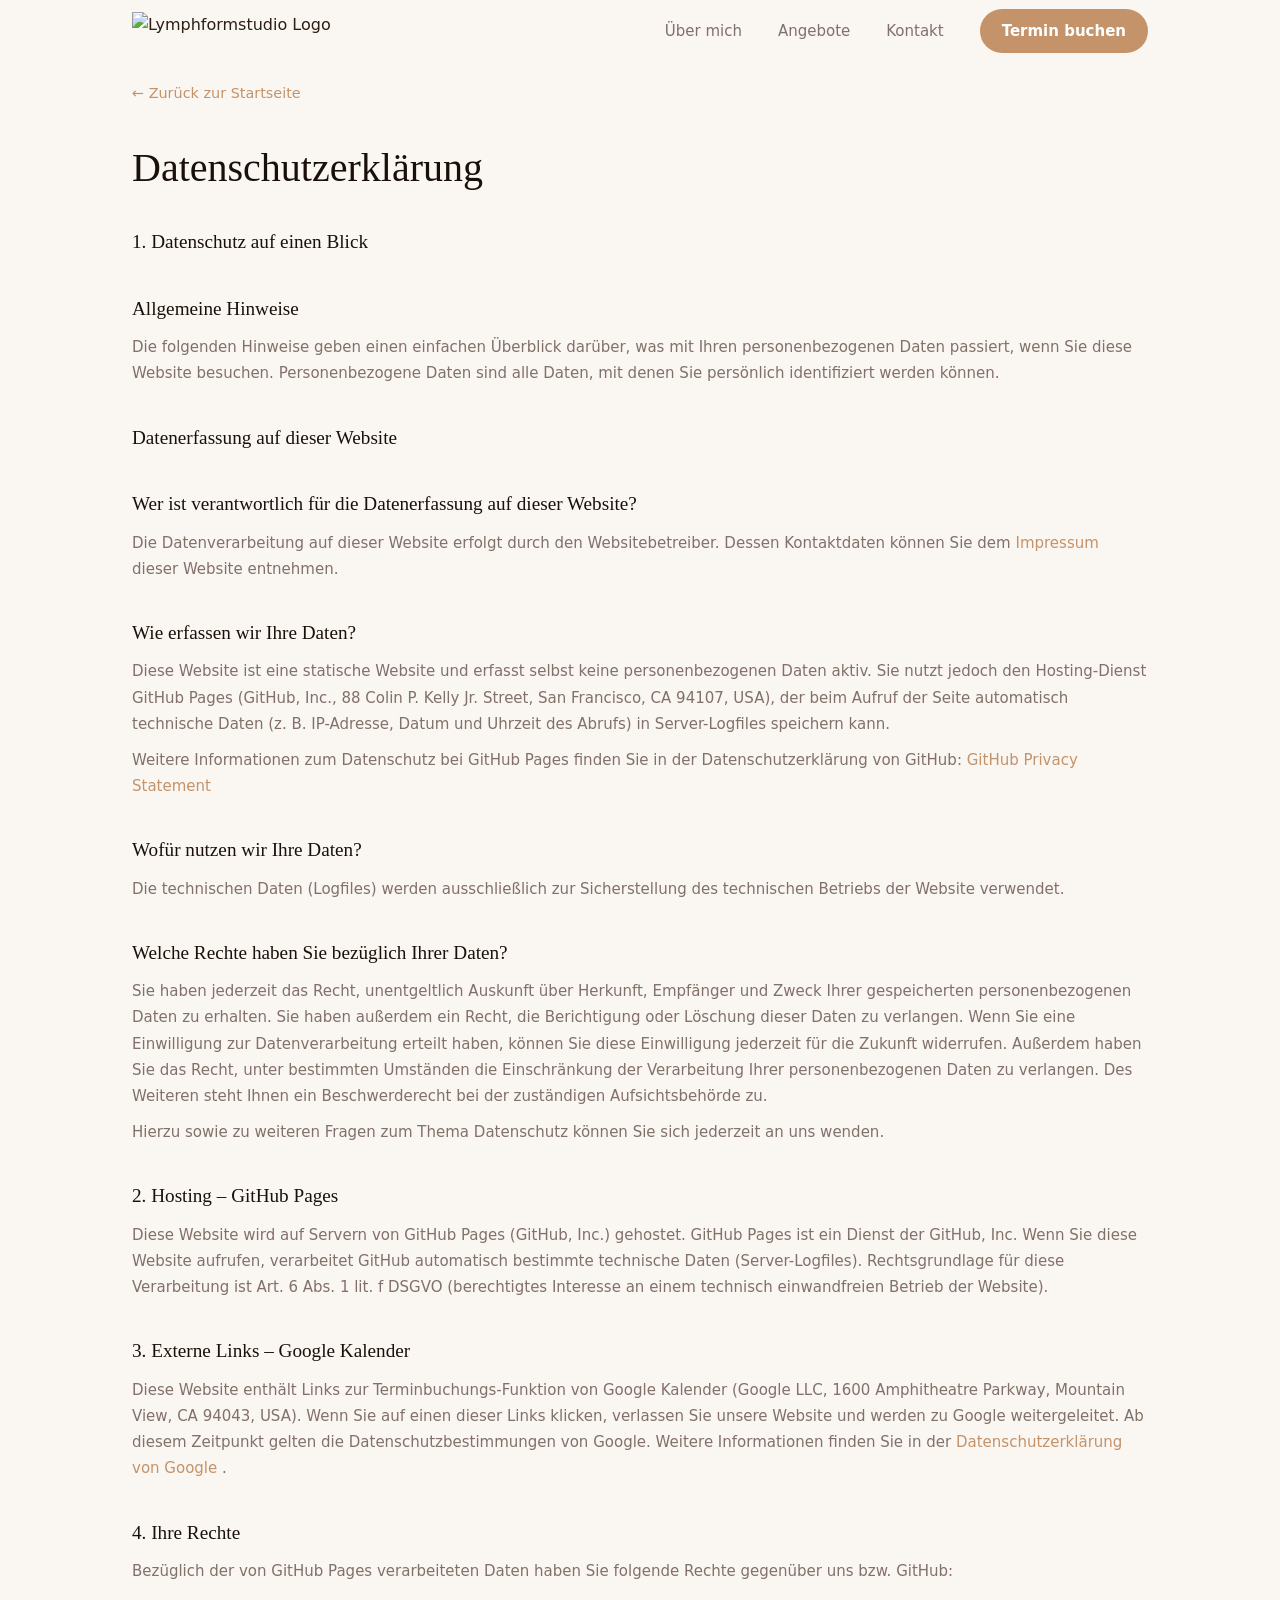
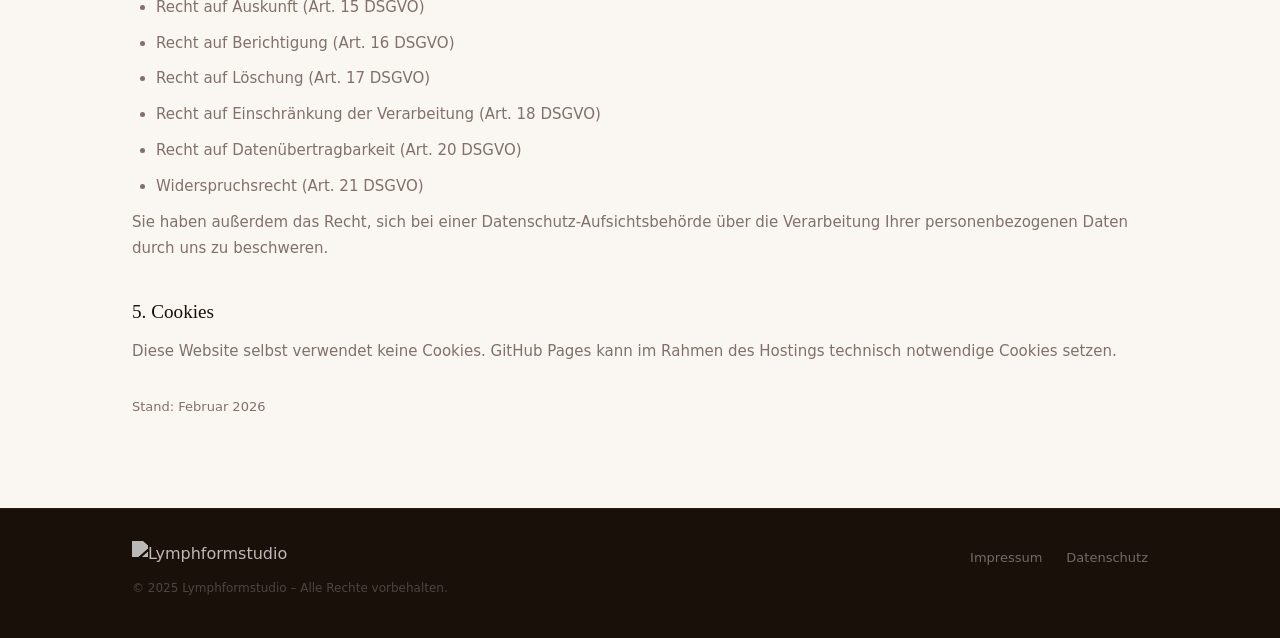
==== datenschutz.html @ d7d0fa0f "initial website draft" ====
<!DOCTYPE html>
<html lang="de">
<head>
  <meta charset="UTF-8" />
  <meta name="viewport" content="width=device-width, initial-scale=1.0" />
  <title>Datenschutzerklärung – Lymphformstudio</title>
  <meta name="robots" content="noindex, nofollow" />
  <link rel="icon" type="image/png"
        href="lymphformstudio_assets/logo_without_background/Amarilis%20-Logo%20Colorido%20(1).png" />
  <link rel="stylesheet" href="assets/css/style.css" />
</head>
<body>

  <header class="nav scrolled" id="nav">
    <div class="nav-inner">
      <a href="index.html" class="nav-logo" aria-label="Zur Startseite">
        <img src="lymphformstudio_assets/logo_without_background/Amarilis%20-Logo%20Colorido%20(1).png"
             alt="Lymphformstudio Logo" />
      </a>
      <nav class="nav-links" aria-label="Hauptnavigation">
        <a href="index.html#about">Über mich</a>
        <a href="index.html#services">Angebote</a>
        <a href="index.html#contact">Kontakt</a>
        <a href="https://calendar.app.google/hehBdwxUABodwPaCA"
           target="_blank" rel="noopener noreferrer" class="nav-cta">Termin buchen</a>
      </nav>
      <button class="burger" id="burger" aria-label="Menü öffnen" aria-expanded="false">
        <span></span><span></span><span></span>
      </button>
    </div>
  </header>

  <main class="legal-wrap">
    <div class="container">

      <a href="index.html" class="back-link">
        ← Zurück zur Startseite
      </a>

      <h1>Datenschutzerklärung</h1>

      <h2>1. Datenschutz auf einen Blick</h2>

      <h2>Allgemeine Hinweise</h2>
      <p>
        Die folgenden Hinweise geben einen einfachen Überblick darüber, was
        mit Ihren personenbezogenen Daten passiert, wenn Sie diese Website
        besuchen. Personenbezogene Daten sind alle Daten, mit denen Sie
        persönlich identifiziert werden können.
      </p>

      <h2>Datenerfassung auf dieser Website</h2>

      <h2>Wer ist verantwortlich für die Datenerfassung auf dieser Website?</h2>
      <p>
        Die Datenverarbeitung auf dieser Website erfolgt durch den
        Websitebetreiber. Dessen Kontaktdaten können Sie dem
        <a href="impressum.html">Impressum</a> dieser Website entnehmen.
      </p>

      <h2>Wie erfassen wir Ihre Daten?</h2>
      <p>
        Diese Website ist eine statische Website und erfasst selbst keine
        personenbezogenen Daten aktiv. Sie nutzt jedoch den Hosting-Dienst
        GitHub Pages (GitHub, Inc., 88 Colin P. Kelly Jr. Street, San Francisco,
        CA 94107, USA), der beim Aufruf der Seite automatisch technische Daten
        (z. B. IP-Adresse, Datum und Uhrzeit des Abrufs) in Server-Logfiles
        speichern kann.
      </p>
      <p>
        Weitere Informationen zum Datenschutz bei GitHub Pages finden Sie in
        der Datenschutzerklärung von GitHub:
        <a href="https://docs.github.com/de/site-policy/privacy-policies/github-privacy-statement"
           target="_blank" rel="noopener noreferrer">
          GitHub Privacy Statement
        </a>
      </p>

      <h2>Wofür nutzen wir Ihre Daten?</h2>
      <p>
        Die technischen Daten (Logfiles) werden ausschließlich zur Sicherstellung
        des technischen Betriebs der Website verwendet.
      </p>

      <h2>Welche Rechte haben Sie bezüglich Ihrer Daten?</h2>
      <p>
        Sie haben jederzeit das Recht, unentgeltlich Auskunft über Herkunft,
        Empfänger und Zweck Ihrer gespeicherten personenbezogenen Daten zu
        erhalten. Sie haben außerdem ein Recht, die Berichtigung oder Löschung
        dieser Daten zu verlangen. Wenn Sie eine Einwilligung zur
        Datenverarbeitung erteilt haben, können Sie diese Einwilligung jederzeit
        für die Zukunft widerrufen. Außerdem haben Sie das Recht, unter bestimmten
        Umständen die Einschränkung der Verarbeitung Ihrer personenbezogenen
        Daten zu verlangen. Des Weiteren steht Ihnen ein Beschwerderecht bei der
        zuständigen Aufsichtsbehörde zu.
      </p>
      <p>
        Hierzu sowie zu weiteren Fragen zum Thema Datenschutz können Sie sich
        jederzeit an uns wenden.
      </p>

      <h2>2. Hosting – GitHub Pages</h2>
      <p>
        Diese Website wird auf Servern von GitHub Pages (GitHub, Inc.) gehostet.
        GitHub Pages ist ein Dienst der GitHub, Inc. Wenn Sie diese Website
        aufrufen, verarbeitet GitHub automatisch bestimmte technische Daten
        (Server-Logfiles). Rechtsgrundlage für diese Verarbeitung ist Art. 6
        Abs. 1 lit. f DSGVO (berechtigtes Interesse an einem technisch
        einwandfreien Betrieb der Website).
      </p>

      <h2>3. Externe Links – Google Kalender</h2>
      <p>
        Diese Website enthält Links zur Terminbuchungs-Funktion von Google
        Kalender (Google LLC, 1600 Amphitheatre Parkway, Mountain View, CA 94043,
        USA). Wenn Sie auf einen dieser Links klicken, verlassen Sie unsere
        Website und werden zu Google weitergeleitet. Ab diesem Zeitpunkt gelten
        die Datenschutzbestimmungen von Google. Weitere Informationen finden Sie
        in der
        <a href="https://policies.google.com/privacy" target="_blank" rel="noopener noreferrer">
          Datenschutzerklärung von Google
        </a>.
      </p>

      <h2>4. Ihre Rechte</h2>
      <p>
        Bezüglich der von GitHub Pages verarbeiteten Daten haben Sie folgende
        Rechte gegenüber uns bzw. GitHub:
      </p>
      <ul>
        <li>Recht auf Auskunft (Art. 15 DSGVO)</li>
        <li>Recht auf Berichtigung (Art. 16 DSGVO)</li>
        <li>Recht auf Löschung (Art. 17 DSGVO)</li>
        <li>Recht auf Einschränkung der Verarbeitung (Art. 18 DSGVO)</li>
        <li>Recht auf Datenübertragbarkeit (Art. 20 DSGVO)</li>
        <li>Widerspruchsrecht (Art. 21 DSGVO)</li>
      </ul>
      <p>
        Sie haben außerdem das Recht, sich bei einer Datenschutz-Aufsichtsbehörde
        über die Verarbeitung Ihrer personenbezogenen Daten durch uns zu beschweren.
      </p>

      <h2>5. Cookies</h2>
      <p>
        Diese Website selbst verwendet keine Cookies. GitHub Pages kann im
        Rahmen des Hostings technisch notwendige Cookies setzen.
      </p>

      <p style="margin-top: 2rem; font-size: .8125rem; color: var(--muted);">
        Stand: Februar 2026
      </p>

    </div>
  </main>

  <footer class="footer">
    <div class="container">
      <div class="footer-inner">
        <div class="footer-logo">
          <img src="lymphformstudio_assets/logo_without_background/Amarilis%20-Logo%20Colorido%20(1).png"
               alt="Lymphformstudio" />
        </div>
        <nav class="footer-nav" aria-label="Rechtliches">
          <a href="impressum.html">Impressum</a>
          <a href="datenschutz.html">Datenschutz</a>
        </nav>
      </div>
      <p class="footer-copy">© 2025 Lymphformstudio – Alle Rechte vorbehalten.</p>
    </div>
  </footer>

  <script src="assets/js/main.js"></script>
</body>
</html>
---- assets/css/style.css ----
/* ============================================================
   LYMPHFORMSTUDIO – Main Stylesheet
   Mobile-first · Space Grotesk (UI) + Moderna Serif (headings)
   ============================================================ */

/* ── FONTS ── */
@font-face {
  font-family: 'Moderna Serif';
  src: url('../../lymphformstudio_assets/fonts/moderna-serif/ModernaSerif-Regular.ttf') format('truetype');
  font-weight: 400;
  font-style: normal;
  font-display: swap;
}
@font-face {
  font-family: 'Moderna Serif';
  src: url('../../lymphformstudio_assets/fonts/moderna-serif/ModernaSerif-Medium.ttf') format('truetype');
  font-weight: 500;
  font-style: normal;
  font-display: swap;
}
@font-face {
  font-family: 'Moderna Serif';
  src: url('../../lymphformstudio_assets/fonts/moderna-serif/ModernaSerif-SemiBold.ttf') format('truetype');
  font-weight: 600;
  font-style: normal;
  font-display: swap;
}
@font-face {
  font-family: 'Space Grotesk';
  src: url('../../lymphformstudio_assets/fonts/space-grotesk/SpaceGrotesk-2.0.0/woff2/static/SpaceGrotesk-Light.woff2') format('woff2');
  font-weight: 300;
  font-style: normal;
  font-display: swap;
}
@font-face {
  font-family: 'Space Grotesk';
  src: url('../../lymphformstudio_assets/fonts/space-grotesk/SpaceGrotesk-2.0.0/woff2/static/SpaceGrotesk-Regular.woff2') format('woff2');
  font-weight: 400;
  font-style: normal;
  font-display: swap;
}
@font-face {
  font-family: 'Space Grotesk';
  src: url('../../lymphformstudio_assets/fonts/space-grotesk/SpaceGrotesk-2.0.0/woff2/static/SpaceGrotesk-Medium.woff2') format('woff2');
  font-weight: 500;
  font-style: normal;
  font-display: swap;
}
@font-face {
  font-family: 'Space Grotesk';
  src: url('../../lymphformstudio_assets/fonts/space-grotesk/SpaceGrotesk-2.0.0/woff2/static/SpaceGrotesk-Bold.woff2') format('woff2');
  font-weight: 700;
  font-style: normal;
  font-display: swap;
}

/* ── CSS VARIABLES ── */
:root {
  /* Palette */
  --bg:            #FAF6F1;
  --bg-alt:        #F2EAE0;
  --white:         #FFFFFF;
  --primary:       #C4936A;
  --primary-dk:    #9E7450;
  --primary-lt:    #DDBF9A;
  --dark:          #1A100A;
  --text:          #2D1E14;
  --muted:         #82706A;
  --border:        #E5D6C4;
  --card-shadow:   0 2px 20px rgba(30,16,10,.07);
  --card-shadow-h: 0 10px 40px rgba(30,16,10,.13);

  /* Type */
  --font-serif: 'Moderna Serif', Georgia, serif;
  --font-sans:  'Space Grotesk', system-ui, sans-serif;

  /* Layout */
  --max-w:   1080px;
  --px:      1.25rem;
  --section: 4.5rem;
  --radius:  1rem;
  --radius-lg: 1.5rem;
  --radius-pill: 999px;

  /* Motion */
  --ease: cubic-bezier(.4,0,.2,1);
  --dur:  .3s;
}

/* ── RESET ── */
*, *::before, *::after { box-sizing: border-box; margin: 0; padding: 0; }
html { scroll-behavior: smooth; -webkit-text-size-adjust: 100%; }
body {
  font-family: var(--font-sans);
  background: var(--bg);
  color: var(--text);
  line-height: 1.6;
  overflow-x: hidden;
}
img { display: block; max-width: 100%; height: auto; }
a   { text-decoration: none; color: inherit; }
button { font-family: var(--font-sans); }

/* ── UTILITY ── */
.container {
  width: 100%;
  max-width: var(--max-w);
  margin: 0 auto;
  padding: 0 var(--px);
}
.section { padding: var(--section) 0; }

.eyebrow {
  display: inline-block;
  font-family: var(--font-sans);
  font-size: .6875rem;
  font-weight: 600;
  letter-spacing: .18em;
  text-transform: uppercase;
  color: var(--primary);
  margin-bottom: .75rem;
}

.section-title {
  font-family: var(--font-serif);
  font-size: clamp(1.75rem, 5vw, 2.6rem);
  font-weight: 500;
  color: var(--dark);
  line-height: 1.15;
  letter-spacing: -.01em;
}

/* ── BUTTONS ── */
.btn {
  display: inline-flex;
  align-items: center;
  justify-content: center;
  gap: .5rem;
  padding: .875rem 1.875rem;
  border-radius: var(--radius-pill);
  font-family: var(--font-sans);
  font-size: .9375rem;
  font-weight: 600;
  letter-spacing: .01em;
  cursor: pointer;
  border: none;
  transition: background var(--dur) var(--ease),
              transform var(--dur) var(--ease),
              box-shadow var(--dur) var(--ease);
  white-space: nowrap;
}
.btn-primary {
  background: var(--primary);
  color: var(--white);
}
.btn-primary:active,
.btn-primary:hover {
  background: var(--primary-dk);
  transform: translateY(-2px);
  box-shadow: 0 8px 24px rgba(196,147,106,.32);
}
.btn-ghost {
  background: transparent;
  color: var(--primary);
  border: 1.5px solid var(--primary);
}
.btn-ghost:active,
.btn-ghost:hover {
  background: var(--primary);
  color: var(--white);
  transform: translateY(-2px);
}
.btn-dark {
  background: var(--white);
  color: var(--dark);
}
.btn-dark:active,
.btn-dark:hover {
  background: var(--primary-lt);
  transform: translateY(-2px);
}
.btn-w100 { width: 100%; }

/* ── NAVIGATION ── */
.nav {
  position: fixed;
  top: 0; left: 0; right: 0;
  z-index: 200;
  background: rgba(250,246,241,.88);
  backdrop-filter: blur(16px);
  -webkit-backdrop-filter: blur(16px);
  border-bottom: 1px solid transparent;
  transition: border-color var(--dur) var(--ease),
              box-shadow var(--dur) var(--ease);
}
.nav.scrolled {
  border-bottom-color: var(--border);
  box-shadow: 0 2px 16px rgba(30,16,10,.06);
}
.nav-inner {
  display: flex;
  align-items: center;
  justify-content: space-between;
  height: 62px;
  padding: 0 var(--px);
  max-width: var(--max-w);
  margin: 0 auto;
}
.nav-logo img {
  height: 38px;
  width: auto;
}
.nav-links {
  display: none;
  align-items: center;
  gap: 2.25rem;
}
.nav-links a {
  font-size: .9375rem;
  font-weight: 500;
  color: var(--muted);
  transition: color var(--dur) var(--ease);
}
.nav-links a:hover { color: var(--primary); }
.nav-links .nav-cta {
  padding: .6rem 1.375rem;
  background: var(--primary);
  color: var(--white) !important;
  border-radius: var(--radius-pill);
  font-weight: 600;
  transition: background var(--dur) var(--ease), transform var(--dur) var(--ease);
}
.nav-links .nav-cta:hover { background: var(--primary-dk); transform: translateY(-1px); }

.burger {
  display: flex;
  flex-direction: column;
  gap: 5px;
  background: none;
  border: none;
  cursor: pointer;
  padding: 6px;
  border-radius: 6px;
}
.burger span {
  display: block;
  width: 22px;
  height: 2px;
  background: var(--text);
  border-radius: 2px;
  transition: transform var(--dur) var(--ease), opacity var(--dur) var(--ease);
}

/* Mobile drawer */
.nav.open .nav-links {
  display: flex;
  flex-direction: column;
  align-items: flex-start;
  position: absolute;
  top: 62px; left: 0; right: 0;
  background: var(--bg);
  padding: 1.5rem var(--px) 2rem;
  gap: 1.25rem;
  border-bottom: 1px solid var(--border);
  box-shadow: 0 8px 32px rgba(30,16,10,.08);
}
.nav.open .nav-links .nav-cta { align-self: stretch; justify-content: center; }
.nav.open .burger span:nth-child(1) { transform: translateY(7px) rotate(45deg); }
.nav.open .burger span:nth-child(2) { opacity: 0; }
.nav.open .burger span:nth-child(3) { transform: translateY(-7px) rotate(-45deg); }

/* ── HERO ── */
.hero {
  padding-top: 62px;
  min-height: 100svh;
  display: grid;
  grid-template-rows: 1fr auto;
  position: relative;
  overflow: hidden;
}
.hero-body {
  display: flex;
  flex-direction: column;
  align-items: center;
  justify-content: center;
  text-align: center;
  padding: 2.5rem var(--px) 2rem;
  gap: 1.125rem;
}
.hero-logo img {
  height: 96px;
  width: auto;
  margin: 0 auto;
}
.hero-sub {
  font-family: var(--font-sans);
  font-size: clamp(.9375rem, 3vw, 1.125rem);
  font-weight: 400;
  color: var(--muted);
  max-width: 360px;
  line-height: 1.55;
}
.hero-cta-row {
  display: flex;
  flex-direction: column;
  gap: .75rem;
  width: 100%;
  max-width: 300px;
}
.hero-image {
  position: relative;
  height: clamp(240px, 50vw, 520px);
  overflow: hidden;
}
.hero-image::before {
  content: '';
  position: absolute;
  inset: 0 0 auto 0;
  height: 80px;
  background: linear-gradient(to bottom, var(--bg), transparent);
  z-index: 1;
  pointer-events: none;
}
.hero-image img {
  width: 100%;
  height: 100%;
  object-fit: cover;
  object-position: center 20%;
}

/* ── RIBBON / USP BAR ── */
.ribbon {
  background: var(--primary);
  padding: .875rem var(--px);
  overflow: hidden;
}
.ribbon-track {
  display: flex;
  gap: 3rem;
  animation: marquee 22s linear infinite;
  width: max-content;
}
.ribbon-track span {
  font-family: var(--font-sans);
  font-size: .8125rem;
  font-weight: 600;
  letter-spacing: .1em;
  text-transform: uppercase;
  color: var(--white);
  white-space: nowrap;
}
.ribbon-track span::before {
  content: '✦';
  margin-right: .75rem;
  opacity: .6;
}
@keyframes marquee {
  from { transform: translateX(0); }
  to   { transform: translateX(-50%); }
}

/* ── ABOUT ── */
.about { background: var(--white); }
.about-grid {
  display: flex;
  flex-direction: column;
  gap: 2.25rem;
}
.about-img-wrap {
  border-radius: var(--radius-lg);
  overflow: hidden;
  aspect-ratio: 4/5;
}
.about-img-wrap img {
  width: 100%;
  height: 100%;
  object-fit: cover;
  object-position: center top;
  transition: transform .6s var(--ease);
}
.about-img-wrap:hover img { transform: scale(1.03); }
.about-text {
  display: flex;
  flex-direction: column;
  gap: .9rem;
}
.about-text .section-title { margin-bottom: .25rem; }
.about-text p {
  color: var(--muted);
  line-height: 1.75;
  font-size: .9375rem;
}
.about-badges {
  display: flex;
  flex-wrap: wrap;
  gap: .5rem;
  margin-top: .25rem;
}
.badge {
  display: inline-flex;
  align-items: center;
  gap: .4rem;
  background: var(--bg-alt);
  border: 1px solid var(--border);
  border-radius: var(--radius-pill);
  padding: .35rem .875rem;
  font-size: .8125rem;
  font-weight: 500;
  color: var(--text);
}

/* ── SERVICES ── */
.services { background: var(--bg); }
.services-header {
  text-align: center;
  margin-bottom: 2.5rem;
}
.services-grid {
  display: flex;
  flex-direction: column;
  gap: 1.25rem;
}
.card {
  background: var(--white);
  border-radius: var(--radius-lg);
  padding: 1.875rem 1.625rem;
  border: 1px solid var(--border);
  box-shadow: var(--card-shadow);
  display: flex;
  flex-direction: column;
  gap: .875rem;
  transition: transform var(--dur) var(--ease),
              box-shadow var(--dur) var(--ease);
}
.card:hover {
  transform: translateY(-4px);
  box-shadow: var(--card-shadow-h);
}
.card-icon {
  width: 58px;
  height: 58px;
  background: var(--bg-alt);
  border-radius: var(--radius);
  display: flex;
  align-items: center;
  justify-content: center;
  padding: 10px;
  flex-shrink: 0;
}
.card-icon img {
  width: 100%;
  height: 100%;
  object-fit: contain;
}
.card h3 {
  font-family: var(--font-serif);
  font-size: 1.25rem;
  font-weight: 500;
  color: var(--dark);
  line-height: 1.2;
}
.card p {
  font-size: .9125rem;
  color: var(--muted);
  line-height: 1.7;
  flex: 1;
}
.card-meta {
  display: flex;
  align-items: center;
  justify-content: space-between;
  padding: .875rem 0;
  border-top: 1px solid var(--border);
  border-bottom: 1px solid var(--border);
}
.card-duration {
  font-size: .8125rem;
  font-weight: 500;
  color: var(--muted);
  display: flex;
  align-items: center;
  gap: .375rem;
}
.card-duration svg { flex-shrink: 0; }
.card-price {
  font-family: var(--font-serif);
  font-size: 1.625rem;
  font-weight: 500;
  color: var(--primary);
  letter-spacing: -.01em;
}

/* ── BOOKING CTA SECTION ── */
.cta-section {
  background: var(--dark);
  position: relative;
  overflow: hidden;
}
.cta-section::before {
  content: '';
  position: absolute;
  top: -120px; right: -80px;
  width: 400px; height: 400px;
  background: radial-gradient(circle, rgba(196,147,106,.18) 0%, transparent 70%);
  pointer-events: none;
}
.cta-inner {
  display: flex;
  flex-direction: column;
  align-items: center;
  text-align: center;
  gap: 1.125rem;
  position: relative;
}
.cta-inner .eyebrow { color: var(--primary-lt); }
.cta-inner .section-title { color: var(--white); }
.cta-inner p {
  color: rgba(255,255,255,.55);
  max-width: 400px;
  font-size: 1rem;
  line-height: 1.65;
}
.cta-inner .btn-primary {
  font-size: 1rem;
  padding: 1rem 2.25rem;
  margin-top: .5rem;
}
.social-row {
  display: flex;
  align-items: center;
  gap: .75rem;
  color: rgba(255,255,255,.4);
  font-size: .875rem;
  font-weight: 500;
  margin-top: .75rem;
  transition: color var(--dur) var(--ease);
}
.social-row:hover { color: var(--primary-lt); }
.social-row svg { flex-shrink: 0; }

/* ── FOOTER ── */
.footer {
  background: var(--dark);
  border-top: 1px solid rgba(255,255,255,.06);
  padding: 2rem 0 2.5rem;
}
.footer-inner {
  display: flex;
  flex-direction: column;
  align-items: center;
  gap: 1.25rem;
  text-align: center;
}
.footer-logo img {
  height: 34px;
  width: auto;
  filter: brightness(0) invert(1);
  opacity: .7;
}
.footer-nav {
  display: flex;
  gap: 1.5rem;
}
.footer-nav a {
  font-size: .8125rem;
  color: rgba(255,255,255,.38);
  transition: color var(--dur) var(--ease);
}
.footer-nav a:hover { color: rgba(255,255,255,.75); }
.footer-copy {
  font-size: .75rem;
  color: rgba(255,255,255,.22);
  margin-top: .25rem;
}

/* ── SCROLL REVEAL ── */
.reveal {
  opacity: 0;
  transform: translateY(28px);
  transition: opacity .65s var(--ease), transform .65s var(--ease);
}
.reveal.delay-1 { transition-delay: .1s; }
.reveal.delay-2 { transition-delay: .2s; }
.reveal.delay-3 { transition-delay: .3s; }
.reveal.visible {
  opacity: 1;
  transform: translateY(0);
}

/* ── LEGAL PAGES ── */
.legal-wrap {
  padding-top: 80px;
  padding-bottom: 5rem;
  min-height: 100vh;
}
.legal-wrap .back-link {
  display: inline-flex;
  align-items: center;
  gap: .5rem;
  font-size: .9rem;
  font-weight: 500;
  color: var(--primary);
  margin-bottom: 2.5rem;
  transition: gap var(--dur) var(--ease);
}
.legal-wrap .back-link:hover { gap: .75rem; }
.legal-wrap h1 {
  font-family: var(--font-serif);
  font-size: clamp(1.75rem, 5vw, 2.5rem);
  font-weight: 500;
  color: var(--dark);
  margin-bottom: 2rem;
  line-height: 1.15;
}
.legal-wrap h2 {
  font-family: var(--font-serif);
  font-size: 1.2rem;
  font-weight: 500;
  color: var(--dark);
  margin: 2.25rem 0 .6rem;
}
.legal-wrap p,
.legal-wrap li {
  color: var(--muted);
  line-height: 1.75;
  font-size: .9375rem;
  margin-bottom: .6rem;
}
.legal-wrap ul { padding-left: 1.5rem; }
.legal-wrap a { color: var(--primary); }
.legal-wrap a:hover { text-decoration: underline; }

/* ── DESKTOP ── */
@media (min-width: 768px) {
  :root {
    --px: 2rem;
    --section: 6rem;
  }

  .nav-links { display: flex; }
  .burger    { display: none; }

  /* Hero: side-by-side */
  .hero {
    display: grid;
    grid-template-rows: none;
    grid-template-columns: 1fr 1fr;
    align-items: stretch;
  }
  .hero-body {
    align-items: flex-start;
    text-align: left;
    padding: 5rem 3.5rem 4rem;
    grid-column: 1;
    grid-row: 1;
  }
  .hero-logo img { margin: 0; height: 108px; }
  .hero-sub      { text-align: left; max-width: none; }
  .hero-cta-row  {
    flex-direction: row;
    max-width: none;
    width: auto;
  }
  .hero-image {
    grid-column: 2;
    grid-row: 1;
    height: 100%;
    min-height: 540px;
    max-height: none;
  }
  .hero-image::before {
    inset: 0 auto 0 0;
    height: 100%;
    width: 80px;
    background: linear-gradient(to right, var(--bg), transparent);
  }

  /* About: side-by-side */
  .about-grid {
    flex-direction: row;
    align-items: center;
    gap: 4.5rem;
  }
  .about-img-wrap { flex: 0 0 44%; aspect-ratio: 3/4; }

  /* Services: 3 columns */
  .services-grid {
    display: grid;
    grid-template-columns: repeat(3, 1fr);
    gap: 1.375rem;
  }

  /* Footer */
  .footer-inner {
    flex-direction: row;
    justify-content: space-between;
    text-align: left;
  }
}

@media (min-width: 1024px) {
  .hero-body { padding: 6rem 4.5rem 4rem; }
  .hero-logo img { height: 120px; }
}
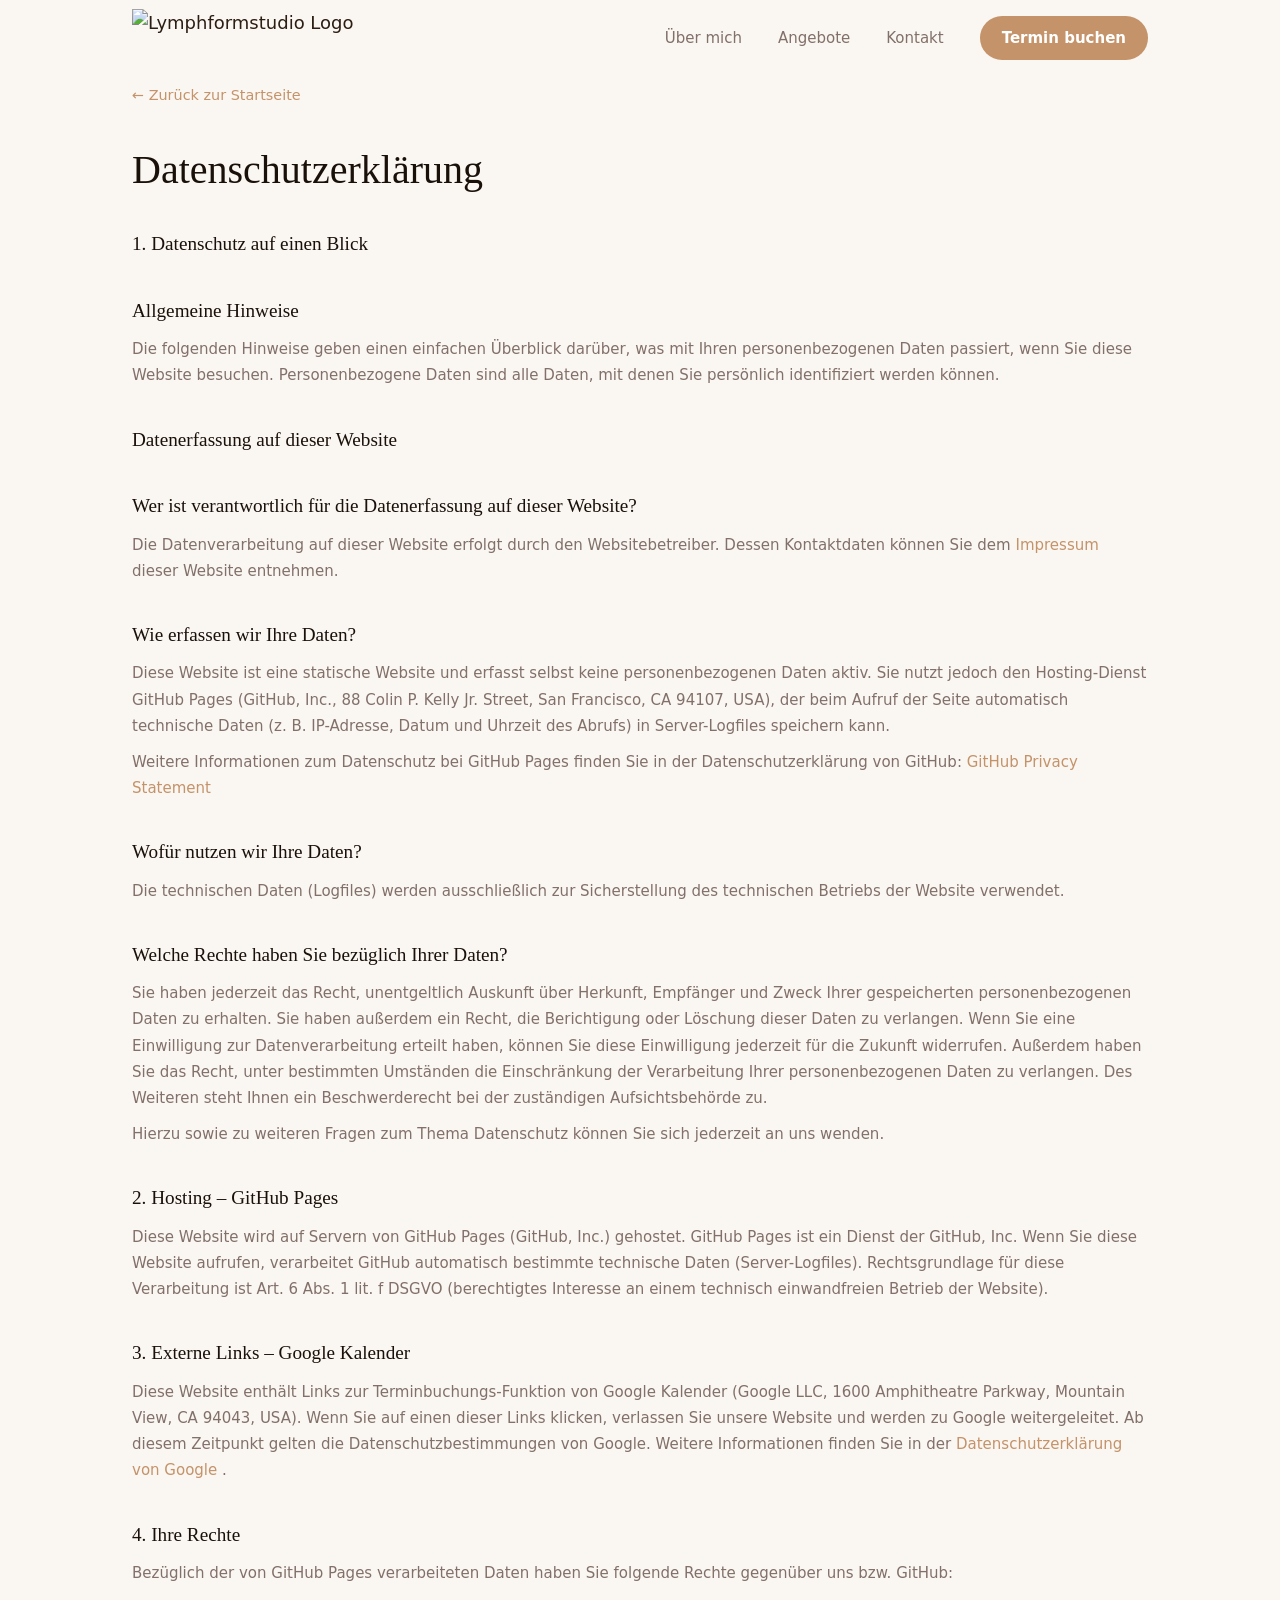
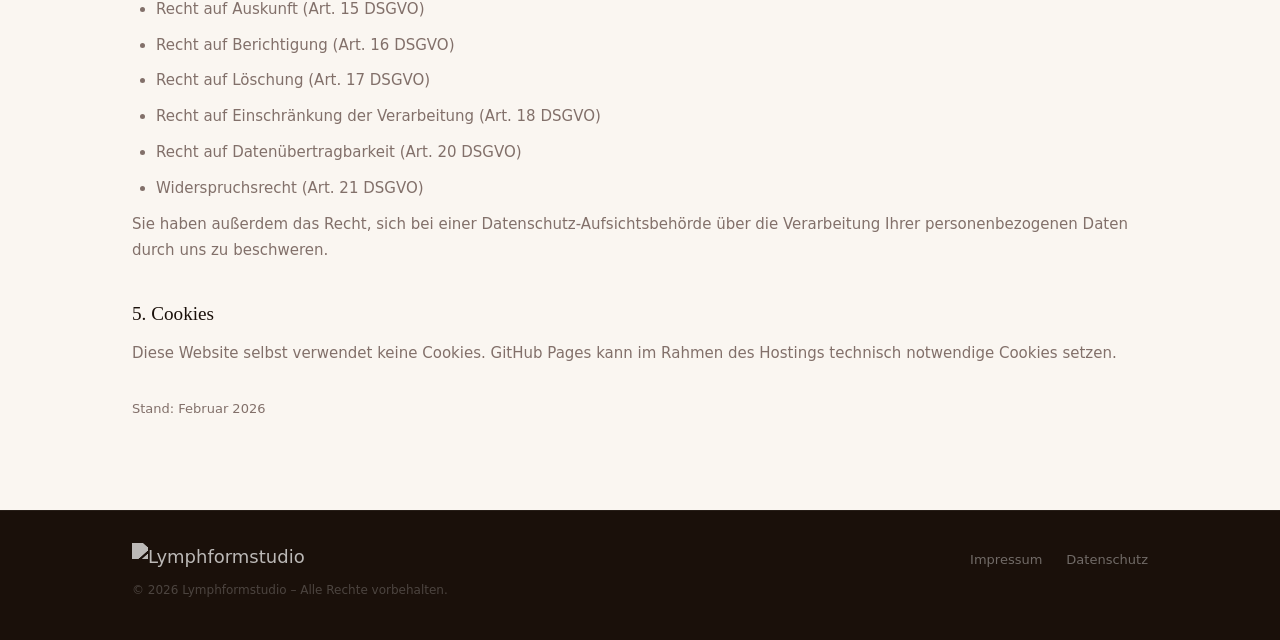
==== commit 2d8166ea: "remove unwanted buttons ..." ====
--- a/datenschutz.html
+++ b/datenschutz.html
@@ -165,7 +165,7 @@
           <a href="datenschutz.html">Datenschutz</a>
         </nav>
       </div>
-      <p class="footer-copy">© 2025 Lymphformstudio – Alle Rechte vorbehalten.</p>
+      <p class="footer-copy">© 2026 Lymphformstudio – Alle Rechte vorbehalten.</p>
     </div>
   </footer>
 
--- a/assets/css/style.css
+++ b/assets/css/style.css
@@ -92,6 +92,7 @@
 html { scroll-behavior: smooth; -webkit-text-size-adjust: 100%; }
 body {
   font-family: var(--font-sans);
+  font-size: 1.125rem;
   background: var(--bg);
   color: var(--text);
   line-height: 1.6;
@@ -201,13 +202,13 @@
   display: flex;
   align-items: center;
   justify-content: space-between;
-  height: 62px;
+  height: 76px;
   padding: 0 var(--px);
   max-width: var(--max-w);
   margin: 0 auto;
 }
 .nav-logo img {
-  height: 38px;
+  height: 58px;
   width: auto;
 }
 .nav-links {
@@ -257,7 +258,7 @@
   flex-direction: column;
   align-items: flex-start;
   position: absolute;
-  top: 62px; left: 0; right: 0;
+  top: 76px; left: 0; right: 0;
   background: var(--bg);
   padding: 1.5rem var(--px) 2rem;
   gap: 1.25rem;
@@ -271,8 +272,8 @@
 
 /* ── HERO ── */
 .hero {
-  padding-top: 62px;
-  min-height: 100svh;
+  padding-top: 76px;
+  min-height: 0svh;
   display: grid;
   grid-template-rows: 1fr auto;
   position: relative;
@@ -288,16 +289,16 @@
   gap: 1.125rem;
 }
 .hero-logo img {
-  height: 96px;
+  height: 160px;
   width: auto;
   margin: 0 auto;
 }
 .hero-sub {
-  font-family: var(--font-sans);
-  font-size: clamp(.9375rem, 3vw, 1.125rem);
-  font-weight: 400;
-  color: var(--muted);
-  max-width: 360px;
+  font-family: var(--font-serif);
+  font-size: clamp(1.375rem, 5vw, 2.125rem);
+  font-weight: 500;
+  color: var(--text);
+  max-width: 520px;
   line-height: 1.55;
 }
 .hero-cta-row {
@@ -331,7 +332,7 @@
 /* ── RIBBON / USP BAR ── */
 .ribbon {
   background: var(--primary);
-  padding: .875rem var(--px);
+  padding: .45rem var(--px);
   overflow: hidden;
 }
 .ribbon-track {
@@ -525,18 +526,30 @@
   padding: 1rem 2.25rem;
   margin-top: .5rem;
 }
-.social-row {
-  display: flex;
-  align-items: center;
-  gap: .75rem;
-  color: rgba(255,255,255,.4);
-  font-size: .875rem;
-  font-weight: 500;
+.contact-icons {
+  display: flex;
+  align-items: center;
+  gap: 1rem;
   margin-top: .75rem;
-  transition: color var(--dur) var(--ease);
-}
-.social-row:hover { color: var(--primary-lt); }
-.social-row svg { flex-shrink: 0; }
+}
+.contact-icon {
+  display: flex;
+  align-items: center;
+  justify-content: center;
+  width: 52px;
+  height: 52px;
+  border-radius: 50%;
+  border: 1.5px solid rgba(255,255,255,.2);
+  color: rgba(255,255,255,.6);
+  transition: border-color var(--dur) var(--ease),
+              color var(--dur) var(--ease),
+              background var(--dur) var(--ease);
+}
+.contact-icon:hover {
+  border-color: var(--primary-lt);
+  color: var(--primary-lt);
+  background: rgba(196,147,106,.14);
+}
 
 /* ── FOOTER ── */
 .footer {
@@ -654,7 +667,7 @@
     grid-column: 1;
     grid-row: 1;
   }
-  .hero-logo img { margin: 0; height: 108px; }
+  .hero-logo img { margin: 0; height: 200px; }
   .hero-sub      { text-align: left; max-width: none; }
   .hero-cta-row  {
     flex-direction: row;
@@ -700,5 +713,5 @@
 
 @media (min-width: 1024px) {
   .hero-body { padding: 6rem 4.5rem 4rem; }
-  .hero-logo img { height: 120px; }
-}
+  .hero-logo img { height: 220px; }
+}
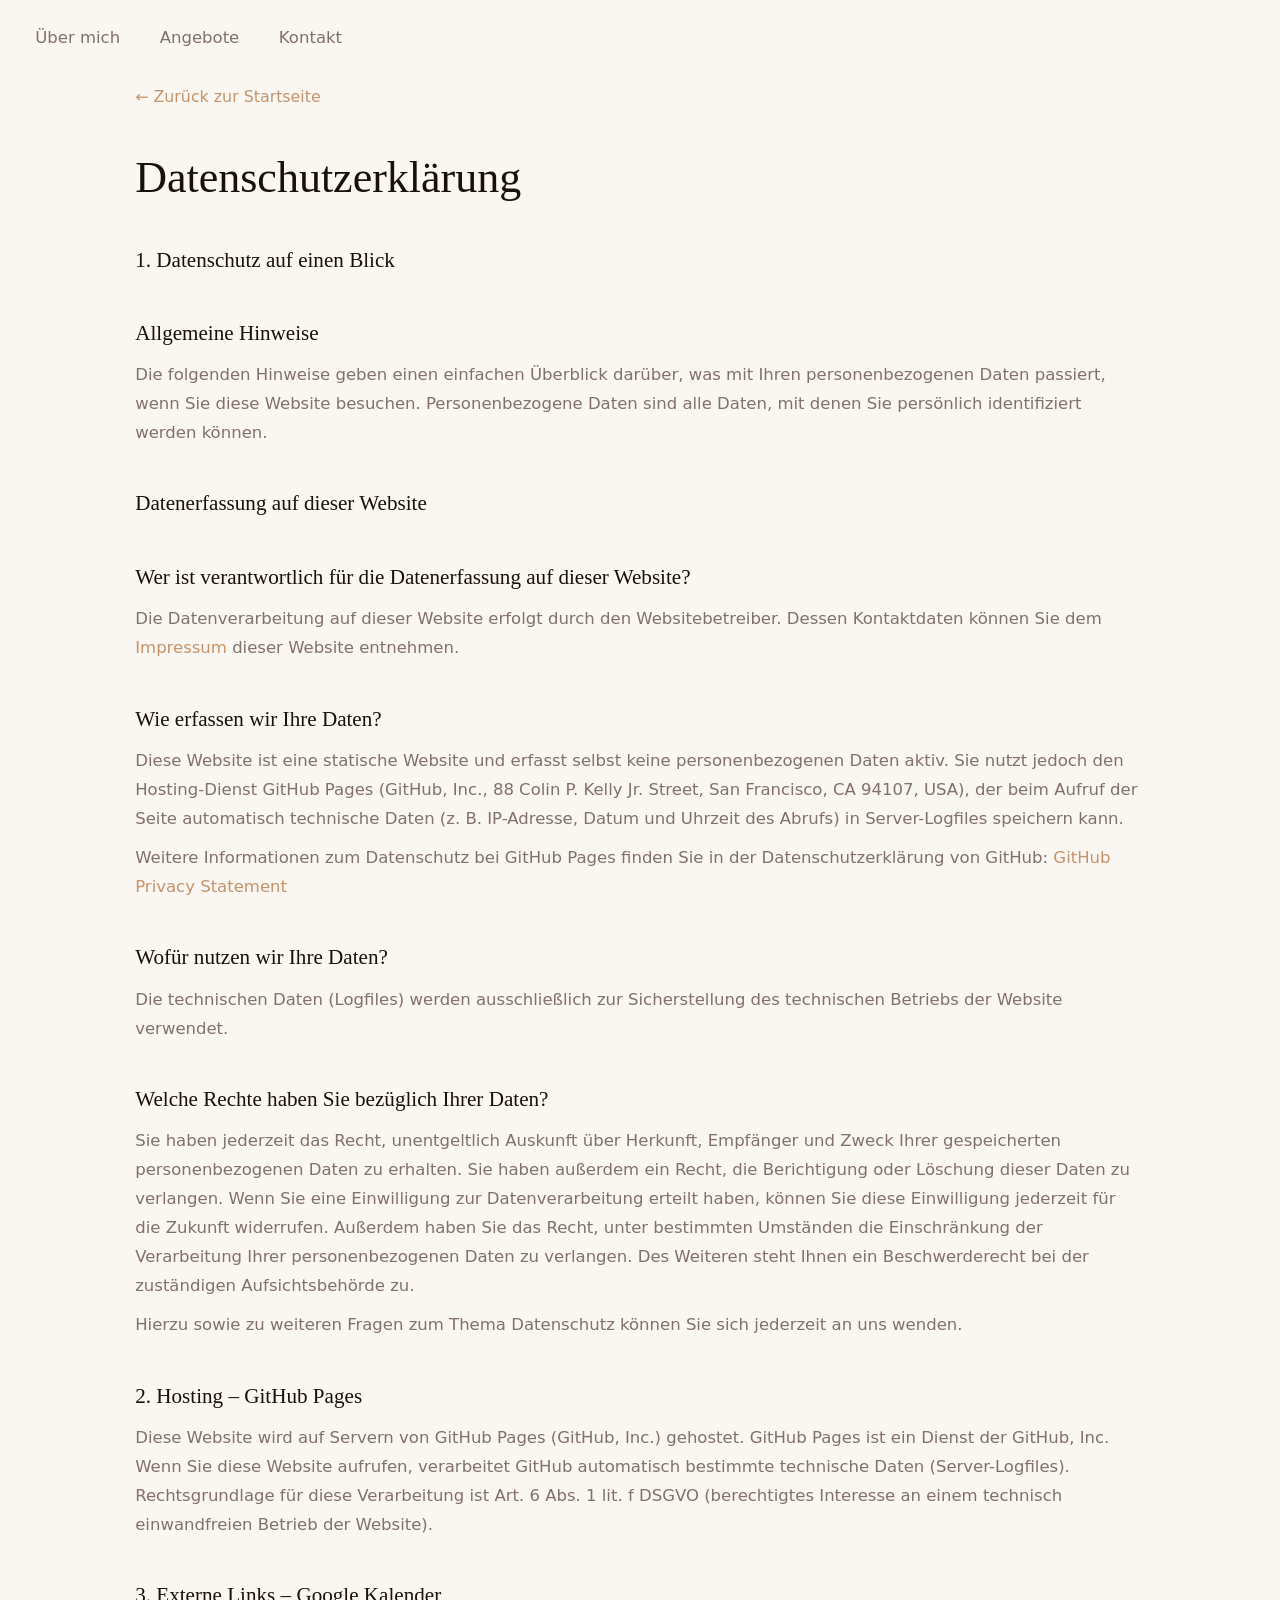
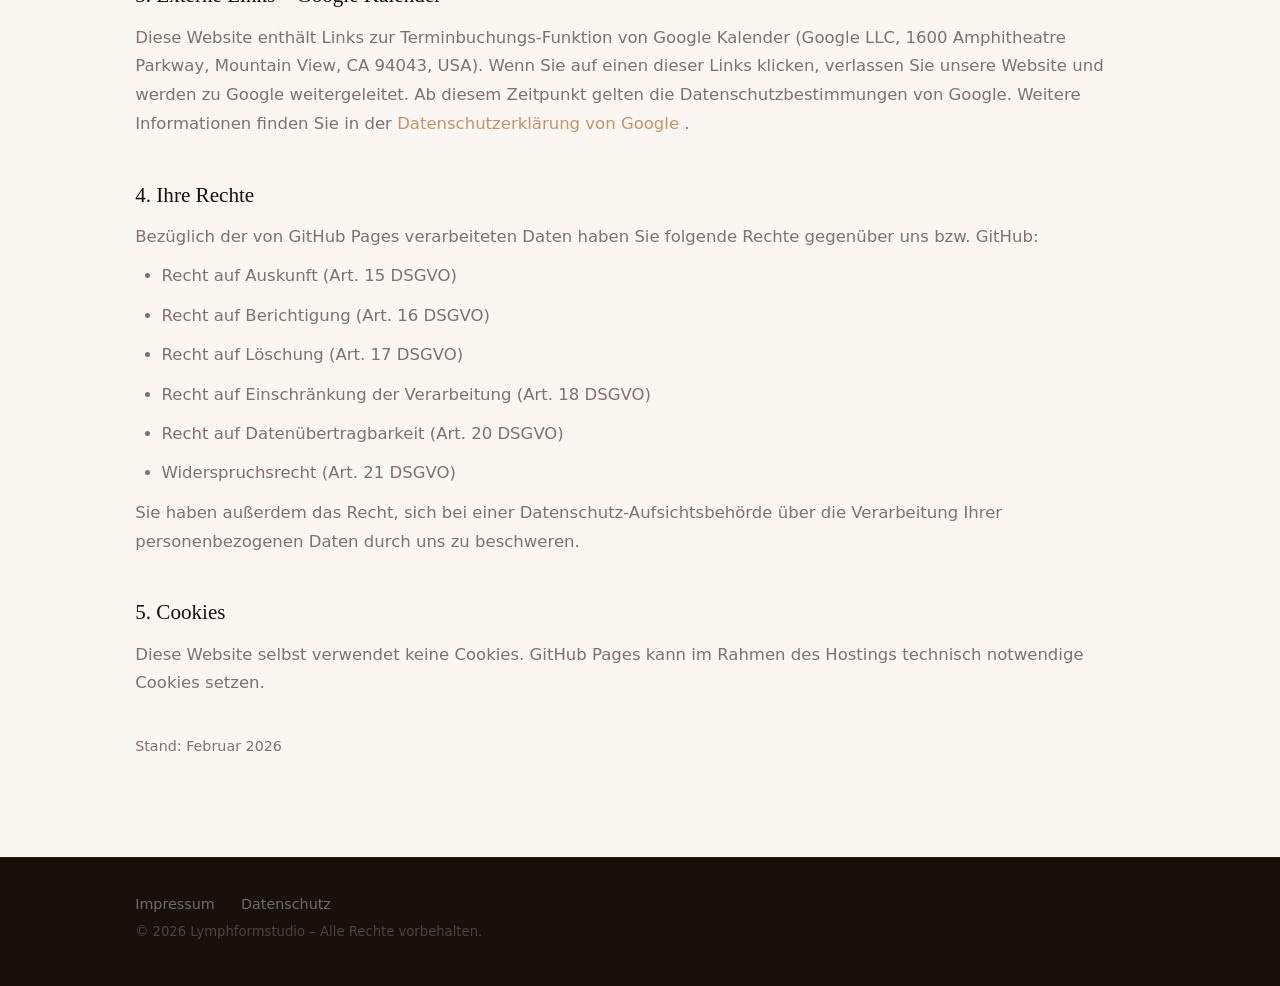
==== commit 095669bb: "adjust pricings, cleanup impressum und datenschutz" ====
--- a/datenschutz.html
+++ b/datenschutz.html
@@ -13,16 +13,10 @@
 
   <header class="nav scrolled" id="nav">
     <div class="nav-inner">
-      <a href="index.html" class="nav-logo" aria-label="Zur Startseite">
-        <img src="lymphformstudio_assets/logo_without_background/Amarilis%20-Logo%20Colorido%20(1).png"
-             alt="Lymphformstudio Logo" />
-      </a>
       <nav class="nav-links" aria-label="Hauptnavigation">
         <a href="index.html#about">Über mich</a>
         <a href="index.html#services">Angebote</a>
         <a href="index.html#contact">Kontakt</a>
-        <a href="https://calendar.app.google/hehBdwxUABodwPaCA"
-           target="_blank" rel="noopener noreferrer" class="nav-cta">Termin buchen</a>
       </nav>
       <button class="burger" id="burger" aria-label="Menü öffnen" aria-expanded="false">
         <span></span><span></span><span></span>
@@ -156,10 +150,6 @@
   <footer class="footer">
     <div class="container">
       <div class="footer-inner">
-        <div class="footer-logo">
-          <img src="lymphformstudio_assets/logo_without_background/Amarilis%20-Logo%20Colorido%20(1).png"
-               alt="Lymphformstudio" />
-        </div>
         <nav class="footer-nav" aria-label="Rechtliches">
           <a href="impressum.html">Impressum</a>
           <a href="datenschutz.html">Datenschutz</a>
--- a/assets/css/style.css
+++ b/assets/css/style.css
@@ -89,7 +89,7 @@
 
 /* ── RESET ── */
 *, *::before, *::after { box-sizing: border-box; margin: 0; padding: 0; }
-html { scroll-behavior: smooth; -webkit-text-size-adjust: 100%; }
+html { scroll-behavior: smooth; -webkit-text-size-adjust: 100%; font-size: 110%; }
 body {
   font-family: var(--font-sans);
   font-size: 1.125rem;
@@ -204,8 +204,6 @@
   justify-content: space-between;
   height: 76px;
   padding: 0 var(--px);
-  max-width: var(--max-w);
-  margin: 0 auto;
 }
 .nav-logo img {
   height: 58px;
@@ -270,9 +268,11 @@
 .nav.open .burger span:nth-child(2) { opacity: 0; }
 .nav.open .burger span:nth-child(3) { transform: translateY(-7px) rotate(-45deg); }
 
-/* ── HERO ── */
+/* ════════════════════════════════════════════
+   HERO — MOBILE
+   ════════════════════════════════════════════ */
 .hero {
-  padding-top: 76px;
+  padding-top: 0px;
   min-height: 0svh;
   display: grid;
   grid-template-rows: 1fr auto;
@@ -282,16 +282,17 @@
 .hero-body {
   display: flex;
   flex-direction: column;
-  align-items: center;
+  align-items: center;          /* horizontal alignment: center | flex-start | flex-end */
   justify-content: center;
   text-align: center;
   padding: 2.5rem var(--px) 2rem;
-  gap: 1.125rem;
+  gap: 0;                       /* gap between logo and subtitle text */
 }
 .hero-logo img {
-  height: 160px;
+  height: auto;
+  max-height: 100%;
   width: auto;
-  margin: 0 auto;
+  margin: -6.0rem auto;         /* negative = pull subtitle closer to logo */
 }
 .hero-sub {
   font-family: var(--font-serif);
@@ -310,7 +311,7 @@
 }
 .hero-image {
   position: relative;
-  height: clamp(240px, 50vw, 520px);
+  height: clamp(240px, 50vw, 520px); /* photo height on mobile */
   overflow: hidden;
 }
 .hero-image::before {
@@ -326,7 +327,7 @@
   width: 100%;
   height: 100%;
   object-fit: cover;
-  object-position: center 20%;
+  object-position: center 20%;  /* vertical focus point of the photo */
 }
 
 /* ── RIBBON / USP BAR ── */
@@ -362,28 +363,33 @@
 
 /* ── ABOUT ── */
 .about { background: var(--white); }
-.about-grid {
-  display: flex;
-  flex-direction: column;
-  gap: 2.25rem;
-}
-.about-img-wrap {
+.about-inner {
+  display: flex;
+  flex-direction: column;
+  align-items: center;
+  gap: 2rem;
+}
+.about-avatar {
+  flex-shrink: 0;
+  width: 180px;
+  height: 220px;
   border-radius: var(--radius-lg);
   overflow: hidden;
-  aspect-ratio: 4/5;
-}
-.about-img-wrap img {
+  border: 4px solid #737C3A;
+}
+.about-avatar img {
   width: 100%;
   height: 100%;
   object-fit: cover;
-  object-position: center top;
-  transition: transform .6s var(--ease);
-}
-.about-img-wrap:hover img { transform: scale(1.03); }
+  object-position: center 10%;
+}
 .about-text {
   display: flex;
   flex-direction: column;
   gap: .9rem;
+  max-width: 680px;
+  border-left: 4px solid #737C3A;
+  padding-left: 1.0rem;
 }
 .about-text .section-title { margin-bottom: .25rem; }
 .about-text p {
@@ -653,22 +659,34 @@
   .nav-links { display: flex; }
   .burger    { display: none; }
 
-  /* Hero: side-by-side */
+  /* ════════════════════════════════════════════
+     HERO — DESKTOP (≥ 768px)
+     ════════════════════════════════════════════ */
   .hero {
-    display: grid;
     grid-template-rows: none;
-    grid-template-columns: 1fr 1fr;
+    grid-template-columns: 1fr 1fr; /* left column: text · right column: photo */
     align-items: stretch;
+    max-height: 900px;              /* overall hero height on desktop */
   }
   .hero-body {
-    align-items: flex-start;
-    text-align: left;
-    padding: 5rem 3.5rem 4rem;
+    align-items: center;
+    justify-content: flex-start;    /* push content to top */
+    text-align: center;
+    padding: 2rem 2rem 2rem;        /* top · horizontal · bottom padding */
+    gap: 0.25rem;                   /* gap between logo and subtitle text */
     grid-column: 1;
     grid-row: 1;
   }
-  .hero-logo img { margin: 0; height: 200px; }
-  .hero-sub      { text-align: left; max-width: none; }
+  .hero-logo img {
+    margin: 0;
+    height: 440px;                  /* logo height on desktop */
+  }
+  .hero-sub      { 
+    font-family: var(--font-serif);
+    font-size: clamp(2.5rem, 5vw, 2.125rem);
+    text-align: center; 
+    max-width: none; 
+  }
   .hero-cta-row  {
     flex-direction: row;
     max-width: none;
@@ -678,7 +696,7 @@
     grid-column: 2;
     grid-row: 1;
     height: 100%;
-    min-height: 540px;
+    min-height: 360px; /* minimum photo height on desktop */
     max-height: none;
   }
   .hero-image::before {
@@ -688,13 +706,17 @@
     background: linear-gradient(to right, var(--bg), transparent);
   }
 
-  /* About: side-by-side */
-  .about-grid {
+  /* About */
+  .about-inner {
     flex-direction: row;
-    align-items: center;
-    gap: 4.5rem;
-  }
-  .about-img-wrap { flex: 0 0 44%; aspect-ratio: 3/4; }
+    align-items: flex-start;
+    gap: 3rem;
+  }
+  .about-avatar {
+    width: 220px;
+    height: 270px;
+  }
+  .about-text { padding-left: 1.0rem; }
 
   /* Services: 3 columns */
   .services-grid {
@@ -712,6 +734,9 @@
 }
 
 @media (min-width: 1024px) {
-  .hero-body { padding: 6rem 4.5rem 4rem; }
-  .hero-logo img { height: 220px; }
-}
+  /* ════════════════════════════════════════════
+     HERO — LARGE DESKTOP (≥ 1024px)
+     ════════════════════════════════════════════ */
+  .hero-body { padding: 3.5rem 4.5rem 3rem; } /* top · horizontal · bottom padding */
+  .hero-logo img { height: 560px; }           /* logo height on large desktop */
+}
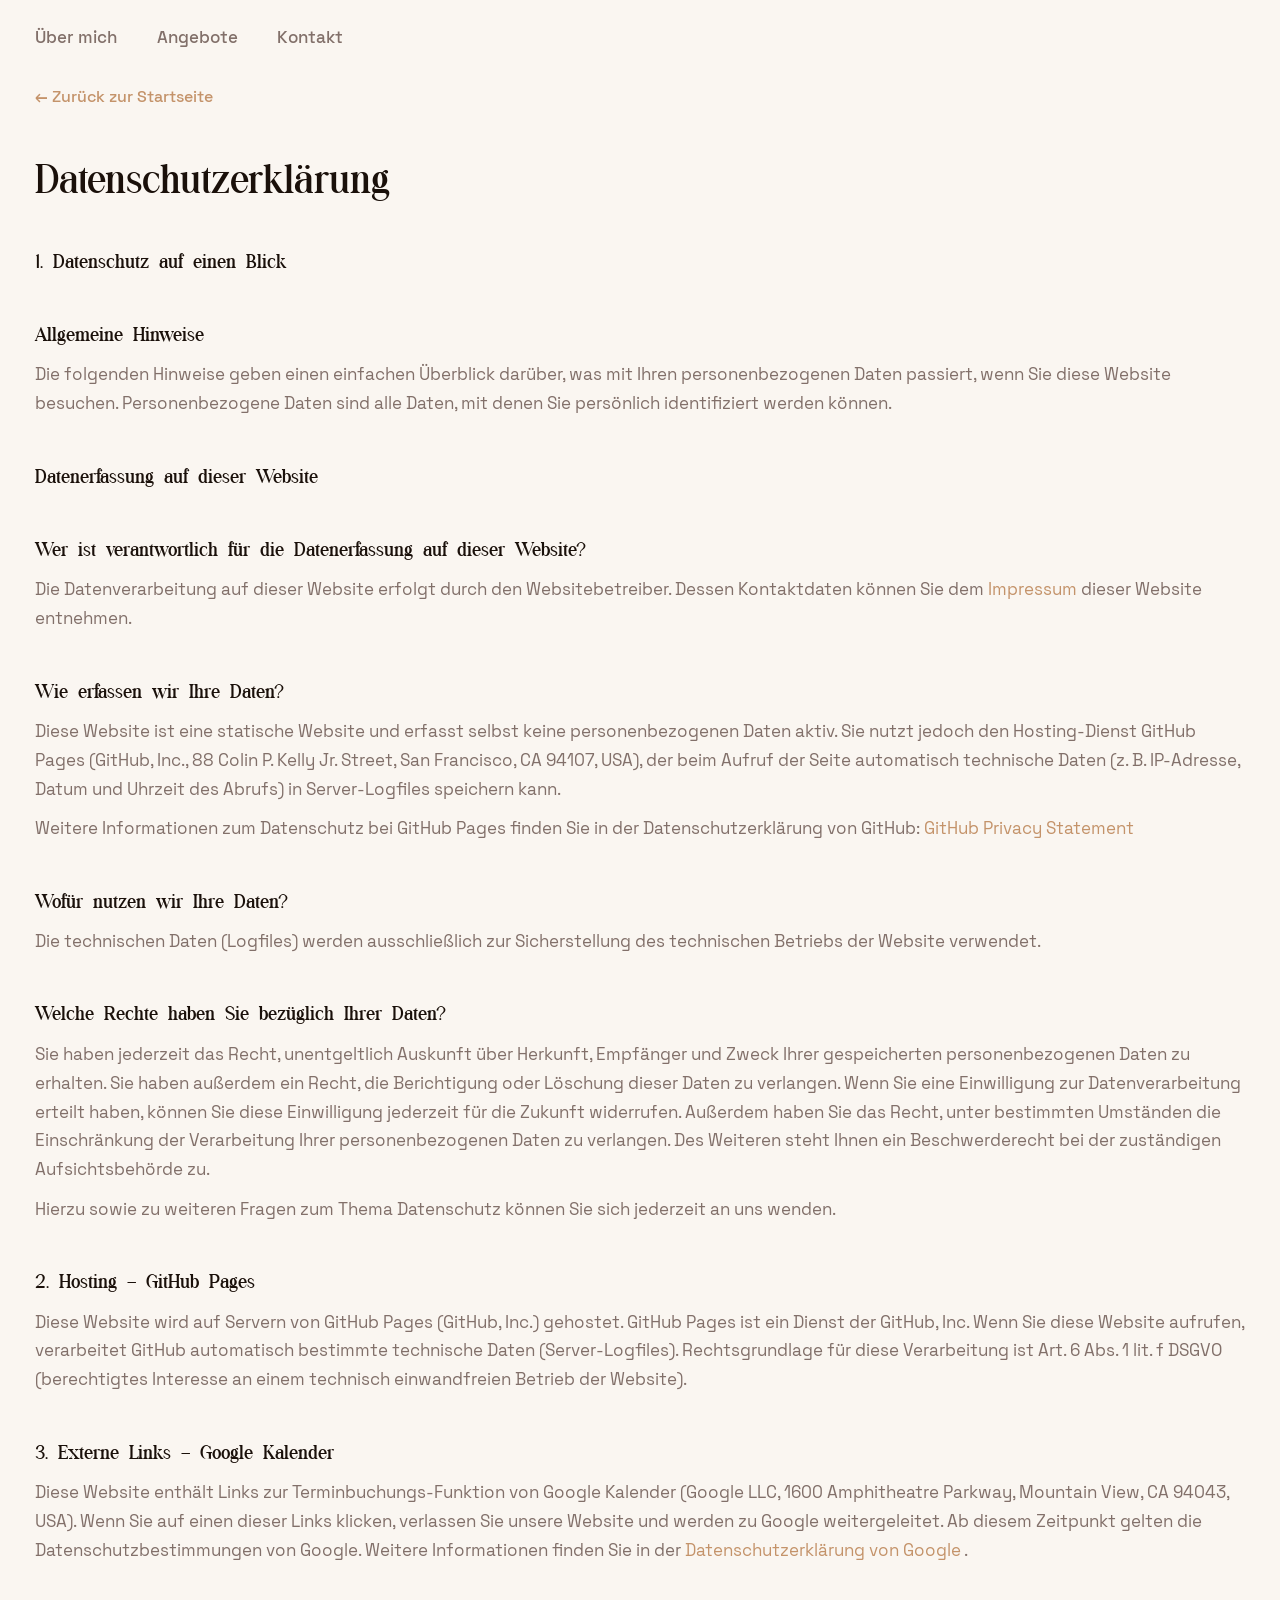
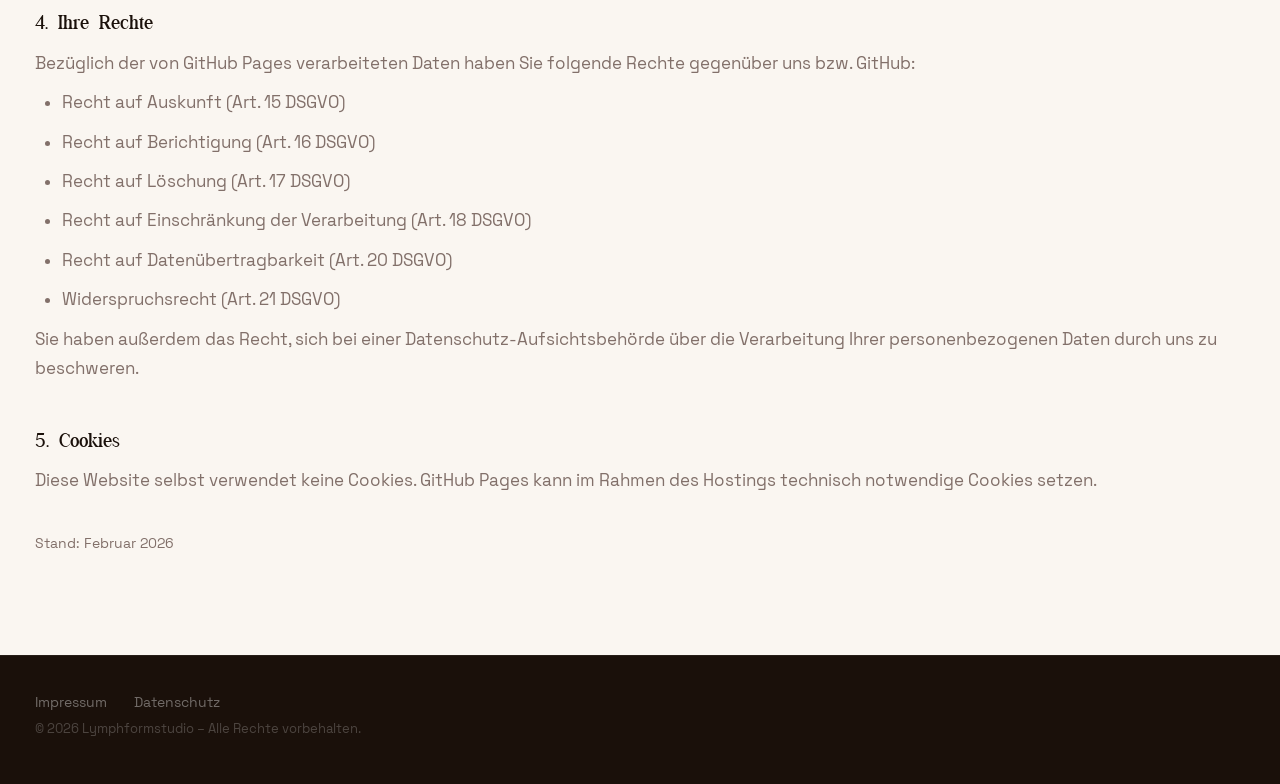
==== commit fccecc70: "adding assets to public folder" ====
--- a/datenschutz.html
+++ b/datenschutz.html
@@ -6,7 +6,7 @@
   <title>Datenschutzerklärung – Lymphformstudio</title>
   <meta name="robots" content="noindex, nofollow" />
   <link rel="icon" type="image/png"
-        href="lymphformstudio_assets/logo_without_background/Amarilis%20-Logo%20Colorido%20(1).png" />
+        href="assets/img/logo.png" />
   <link rel="stylesheet" href="assets/css/style.css" />
 </head>
 <body>
--- a/assets/css/style.css
+++ b/assets/css/style.css
@@ -6,49 +6,49 @@
 /* ── FONTS ── */
 @font-face {
   font-family: 'Moderna Serif';
-  src: url('../../lymphformstudio_assets/fonts/moderna-serif/ModernaSerif-Regular.ttf') format('truetype');
+  src: url('../fonts/moderna-serif/ModernaSerif-Regular.ttf') format('truetype');
   font-weight: 400;
   font-style: normal;
   font-display: swap;
 }
 @font-face {
   font-family: 'Moderna Serif';
-  src: url('../../lymphformstudio_assets/fonts/moderna-serif/ModernaSerif-Medium.ttf') format('truetype');
+  src: url('../fonts/moderna-serif/ModernaSerif-Medium.ttf') format('truetype');
   font-weight: 500;
   font-style: normal;
   font-display: swap;
 }
 @font-face {
   font-family: 'Moderna Serif';
-  src: url('../../lymphformstudio_assets/fonts/moderna-serif/ModernaSerif-SemiBold.ttf') format('truetype');
+  src: url('../fonts/moderna-serif/ModernaSerif-SemiBold.ttf') format('truetype');
   font-weight: 600;
   font-style: normal;
   font-display: swap;
 }
 @font-face {
   font-family: 'Space Grotesk';
-  src: url('../../lymphformstudio_assets/fonts/space-grotesk/SpaceGrotesk-2.0.0/woff2/static/SpaceGrotesk-Light.woff2') format('woff2');
+  src: url('../fonts/space-grotesk/SpaceGrotesk-Light.woff2') format('woff2');
   font-weight: 300;
   font-style: normal;
   font-display: swap;
 }
 @font-face {
   font-family: 'Space Grotesk';
-  src: url('../../lymphformstudio_assets/fonts/space-grotesk/SpaceGrotesk-2.0.0/woff2/static/SpaceGrotesk-Regular.woff2') format('woff2');
+  src: url('../fonts/space-grotesk/SpaceGrotesk-Regular.woff2') format('woff2');
   font-weight: 400;
   font-style: normal;
   font-display: swap;
 }
 @font-face {
   font-family: 'Space Grotesk';
-  src: url('../../lymphformstudio_assets/fonts/space-grotesk/SpaceGrotesk-2.0.0/woff2/static/SpaceGrotesk-Medium.woff2') format('woff2');
+  src: url('../fonts/space-grotesk/SpaceGrotesk-Medium.woff2') format('woff2');
   font-weight: 500;
   font-style: normal;
   font-display: swap;
 }
 @font-face {
   font-family: 'Space Grotesk';
-  src: url('../../lymphformstudio_assets/fonts/space-grotesk/SpaceGrotesk-2.0.0/woff2/static/SpaceGrotesk-Bold.woff2') format('woff2');
+  src: url('../fonts/space-grotesk/SpaceGrotesk-Bold.woff2') format('woff2');
   font-weight: 700;
   font-style: normal;
   font-display: swap;
@@ -75,7 +75,7 @@
   --font-sans:  'Space Grotesk', system-ui, sans-serif;
 
   /* Layout */
-  --max-w:   1080px;
+  --max-w:   1360px;
   --px:      1.25rem;
   --section: 4.5rem;
   --radius:  1rem;
@@ -496,6 +496,47 @@
   color: var(--primary);
   letter-spacing: -.01em;
 }
+.card-scope {
+  font-size: .8125rem;
+  font-weight: 600;
+  color: var(--primary);
+  letter-spacing: .05em;
+  text-transform: uppercase;
+  margin-top: -.25rem;
+}
+.card-badge {
+  display: inline-flex;
+  align-items: center;
+  align-self: flex-start;
+  background: var(--primary);
+  color: var(--white);
+  font-size: .75rem;
+  font-weight: 700;
+  letter-spacing: .06em;
+  text-transform: uppercase;
+  padding: .25rem .75rem;
+  border-radius: var(--radius-pill);
+}
+.card--featured {
+  border-color: var(--primary-lt);
+  background: var(--bg-alt);
+}
+.card--featured .card-meta {
+  border-color: var(--primary-lt);
+}
+.services-packages-header {
+  text-align: center;
+  margin-top: 3rem;
+  margin-bottom: 1.5rem;
+}
+.services-packages-header .eyebrow {
+  display: block;
+  margin-bottom: .375rem;
+}
+.services-packages-header p {
+  font-size: .9rem;
+  color: var(--muted);
+}
 
 /* ── BOOKING CTA SECTION ── */
 .cta-section {
@@ -718,11 +759,15 @@
   }
   .about-text { padding-left: 1.0rem; }
 
-  /* Services: 3 columns */
+  /* Services: 4 columns */
   .services-grid {
     display: grid;
-    grid-template-columns: repeat(3, 1fr);
+    grid-template-columns: repeat(4, 1fr);
     gap: 1.375rem;
+  }
+  .services-packages-grid {
+    max-width: 1200px;
+    margin-inline: auto;
   }
 
   /* Footer */
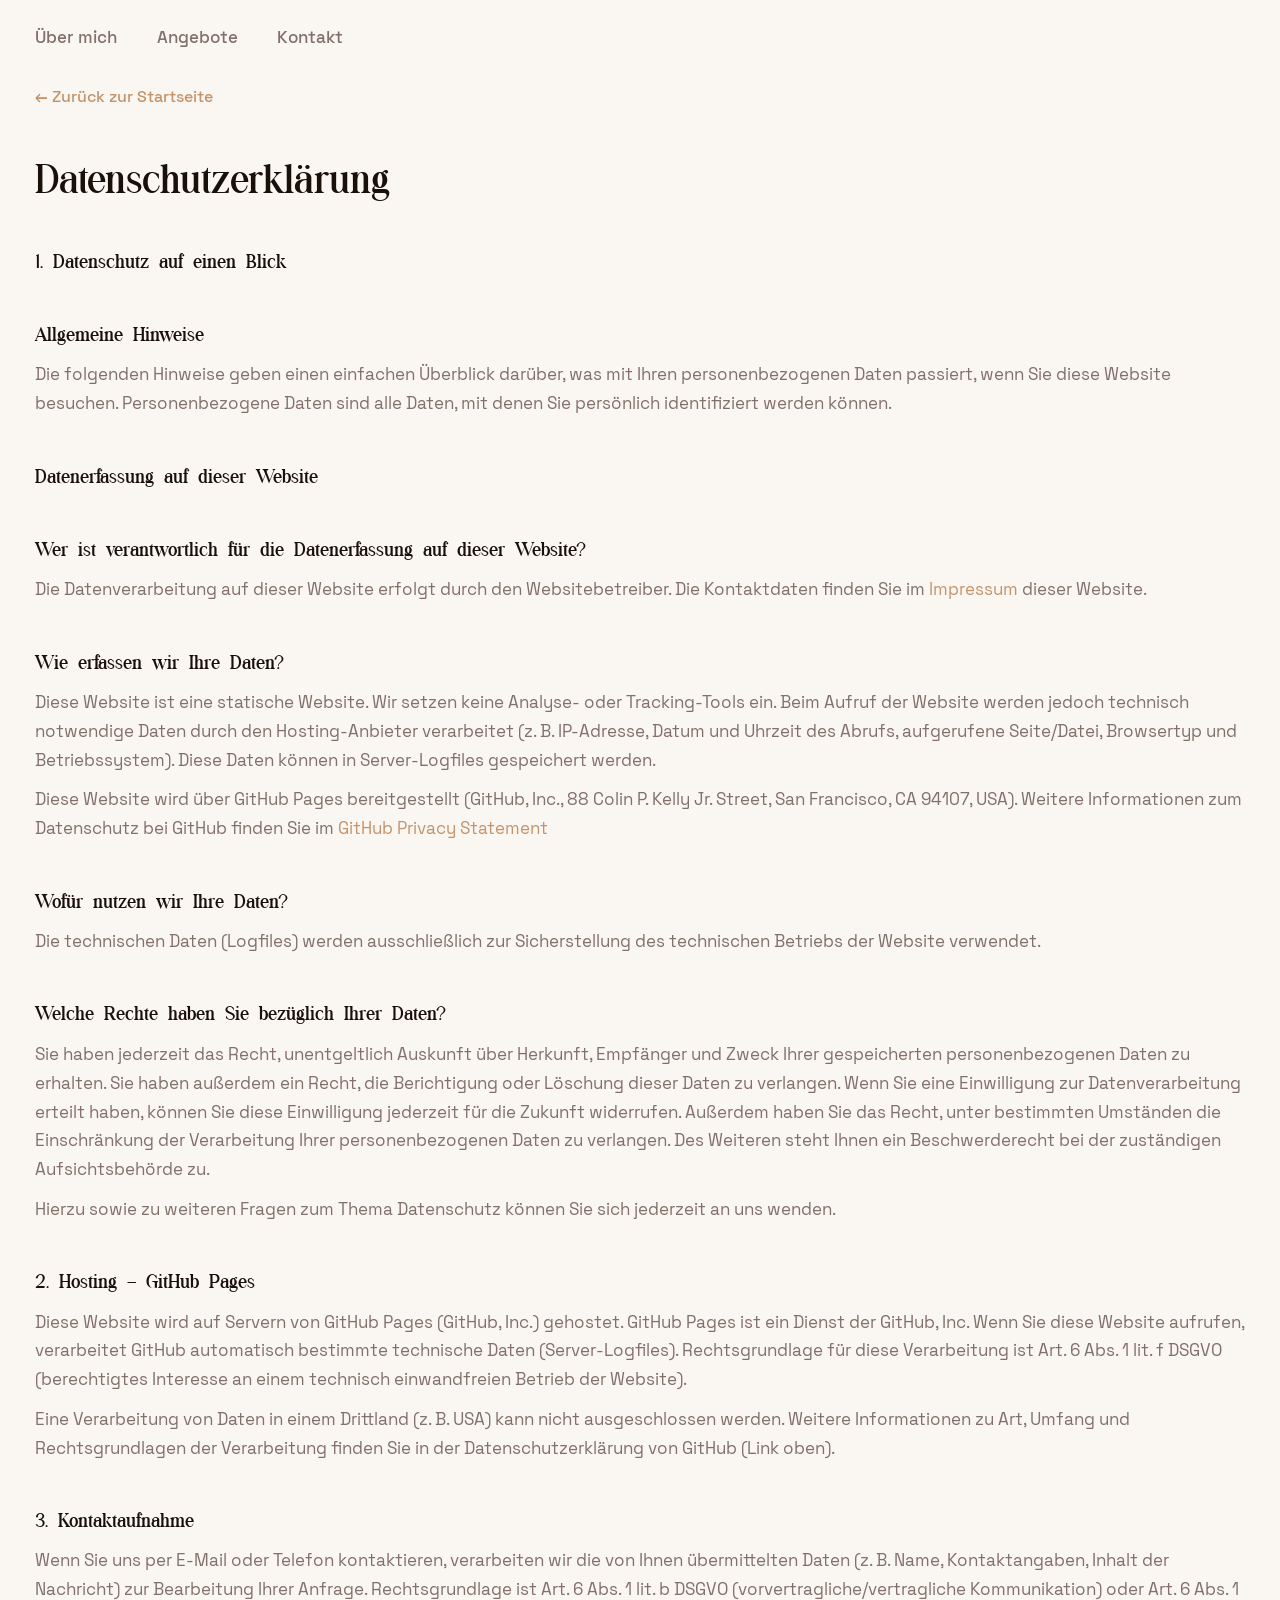
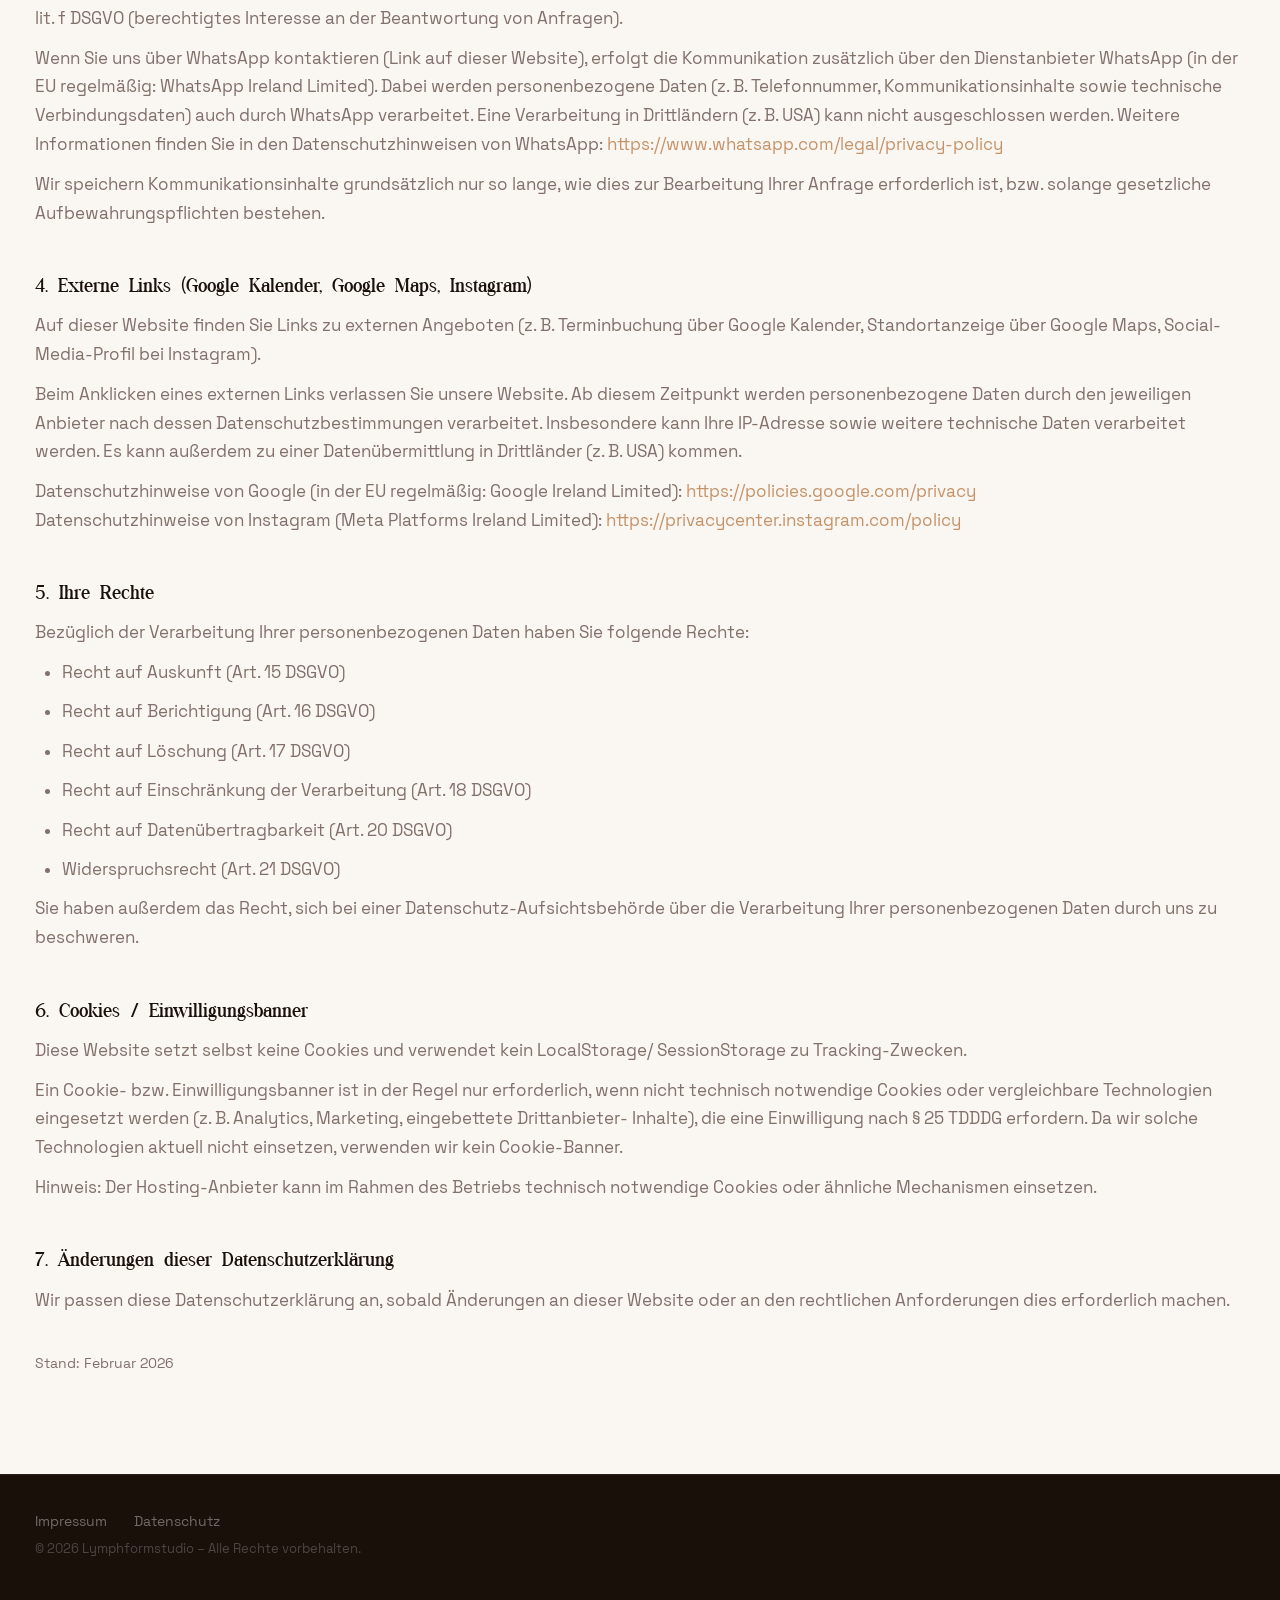
==== commit 3af392de: "update impressum and dateschutz" ====
--- a/datenschutz.html
+++ b/datenschutz.html
@@ -48,22 +48,22 @@
       <h2>Wer ist verantwortlich für die Datenerfassung auf dieser Website?</h2>
       <p>
         Die Datenverarbeitung auf dieser Website erfolgt durch den
-        Websitebetreiber. Dessen Kontaktdaten können Sie dem
-        <a href="impressum.html">Impressum</a> dieser Website entnehmen.
+        Websitebetreiber. Die Kontaktdaten finden Sie im
+        <a href="impressum.html">Impressum</a> dieser Website.
       </p>
 
       <h2>Wie erfassen wir Ihre Daten?</h2>
       <p>
-        Diese Website ist eine statische Website und erfasst selbst keine
-        personenbezogenen Daten aktiv. Sie nutzt jedoch den Hosting-Dienst
-        GitHub Pages (GitHub, Inc., 88 Colin P. Kelly Jr. Street, San Francisco,
-        CA 94107, USA), der beim Aufruf der Seite automatisch technische Daten
-        (z. B. IP-Adresse, Datum und Uhrzeit des Abrufs) in Server-Logfiles
-        speichern kann.
-      </p>
-      <p>
-        Weitere Informationen zum Datenschutz bei GitHub Pages finden Sie in
-        der Datenschutzerklärung von GitHub:
+        Diese Website ist eine statische Website. Wir setzen keine Analyse- oder
+        Tracking-Tools ein. Beim Aufruf der Website werden jedoch technisch
+        notwendige Daten durch den Hosting-Anbieter verarbeitet (z. B. IP-Adresse,
+        Datum und Uhrzeit des Abrufs, aufgerufene Seite/Datei, Browsertyp und
+        Betriebssystem). Diese Daten können in Server-Logfiles gespeichert werden.
+      </p>
+      <p>
+        Diese Website wird über GitHub Pages bereitgestellt (GitHub, Inc., 88 Colin
+        P. Kelly Jr. Street, San Francisco, CA 94107, USA). Weitere Informationen
+        zum Datenschutz bei GitHub finden Sie im
         <a href="https://docs.github.com/de/site-policy/privacy-policies/github-privacy-statement"
            target="_blank" rel="noopener noreferrer">
           GitHub Privacy Statement
@@ -102,24 +102,70 @@
         Abs. 1 lit. f DSGVO (berechtigtes Interesse an einem technisch
         einwandfreien Betrieb der Website).
       </p>
-
-      <h2>3. Externe Links – Google Kalender</h2>
-      <p>
-        Diese Website enthält Links zur Terminbuchungs-Funktion von Google
-        Kalender (Google LLC, 1600 Amphitheatre Parkway, Mountain View, CA 94043,
-        USA). Wenn Sie auf einen dieser Links klicken, verlassen Sie unsere
-        Website und werden zu Google weitergeleitet. Ab diesem Zeitpunkt gelten
-        die Datenschutzbestimmungen von Google. Weitere Informationen finden Sie
-        in der
+      <p>
+        Eine Verarbeitung von Daten in einem Drittland (z. B. USA) kann nicht
+        ausgeschlossen werden. Weitere Informationen zu Art, Umfang und
+        Rechtsgrundlagen der Verarbeitung finden Sie in der Datenschutzerklärung
+        von GitHub (Link oben).
+      </p>
+
+      <h2>3. Kontaktaufnahme</h2>
+      <p>
+        Wenn Sie uns per E-Mail oder Telefon kontaktieren, verarbeiten wir die von
+        Ihnen übermittelten Daten (z. B. Name, Kontaktangaben, Inhalt der Nachricht)
+        zur Bearbeitung Ihrer Anfrage. Rechtsgrundlage ist Art. 6 Abs. 1 lit. b DSGVO
+        (vorvertragliche/vertragliche Kommunikation) oder Art. 6 Abs. 1 lit. f DSGVO
+        (berechtigtes Interesse an der Beantwortung von Anfragen).
+      </p>
+      <p>
+        Wenn Sie uns über WhatsApp kontaktieren (Link auf dieser Website), erfolgt
+        die Kommunikation zusätzlich über den Dienstanbieter WhatsApp (in der EU
+        regelmäßig: WhatsApp Ireland Limited). Dabei werden personenbezogene Daten
+        (z. B. Telefonnummer, Kommunikationsinhalte sowie technische Verbindungsdaten)
+        auch durch WhatsApp verarbeitet. Eine Verarbeitung in Drittländern (z. B.
+        USA) kann nicht ausgeschlossen werden. Weitere
+        Informationen finden Sie in den Datenschutzhinweisen von WhatsApp:
+        <a href="https://www.whatsapp.com/legal/privacy-policy"
+           target="_blank" rel="noopener noreferrer">
+          https://www.whatsapp.com/legal/privacy-policy
+        </a>
+      </p>
+
+      <p>
+        Wir speichern Kommunikationsinhalte grundsätzlich nur so lange, wie dies zur
+        Bearbeitung Ihrer Anfrage erforderlich ist, bzw. solange gesetzliche
+        Aufbewahrungspflichten bestehen.
+      </p>
+
+      <h2>4. Externe Links (Google Kalender, Google Maps, Instagram)</h2>
+      <p>
+        Auf dieser Website finden Sie Links zu externen Angeboten (z. B.
+        Terminbuchung über Google Kalender, Standortanzeige über Google Maps,
+        Social-Media-Profil bei Instagram).
+      </p>
+      <p>
+        Beim Anklicken eines externen Links verlassen Sie unsere Website. Ab diesem
+        Zeitpunkt werden personenbezogene Daten durch den jeweiligen Anbieter nach
+        dessen Datenschutzbestimmungen verarbeitet. Insbesondere kann Ihre IP-Adresse
+        sowie weitere technische Daten verarbeitet werden. Es kann außerdem zu einer
+        Datenübermittlung in Drittländer (z. B. USA) kommen.
+      </p>
+      <p>
+        Datenschutzhinweise von Google (in der EU regelmäßig: Google Ireland Limited):
         <a href="https://policies.google.com/privacy" target="_blank" rel="noopener noreferrer">
-          Datenschutzerklärung von Google
-        </a>.
-      </p>
-
-      <h2>4. Ihre Rechte</h2>
-      <p>
-        Bezüglich der von GitHub Pages verarbeiteten Daten haben Sie folgende
-        Rechte gegenüber uns bzw. GitHub:
+          https://policies.google.com/privacy
+        </a>
+        <br />
+        Datenschutzhinweise von Instagram (Meta Platforms Ireland Limited):
+        <a href="https://privacycenter.instagram.com/policy" target="_blank" rel="noopener noreferrer">
+          https://privacycenter.instagram.com/policy
+        </a>
+      </p>
+
+      <h2>5. Ihre Rechte</h2>
+      <p>
+        Bezüglich der Verarbeitung Ihrer personenbezogenen Daten haben Sie folgende
+        Rechte:
       </p>
       <ul>
         <li>Recht auf Auskunft (Art. 15 DSGVO)</li>
@@ -134,10 +180,27 @@
         über die Verarbeitung Ihrer personenbezogenen Daten durch uns zu beschweren.
       </p>
 
-      <h2>5. Cookies</h2>
-      <p>
-        Diese Website selbst verwendet keine Cookies. GitHub Pages kann im
-        Rahmen des Hostings technisch notwendige Cookies setzen.
+      <h2>6. Cookies / Einwilligungsbanner</h2>
+      <p>
+        Diese Website setzt selbst keine Cookies und verwendet kein LocalStorage/
+        SessionStorage zu Tracking-Zwecken.
+      </p>
+      <p>
+        Ein Cookie- bzw. Einwilligungsbanner ist in der Regel nur erforderlich,
+        wenn nicht technisch notwendige Cookies oder vergleichbare Technologien
+        eingesetzt werden (z. B. Analytics, Marketing, eingebettete Drittanbieter-
+        Inhalte), die eine Einwilligung nach § 25 TDDDG erfordern. Da wir solche
+        Technologien aktuell nicht einsetzen, verwenden wir kein Cookie-Banner.
+      </p>
+      <p>
+        Hinweis: Der Hosting-Anbieter kann im Rahmen des Betriebs technisch
+        notwendige Cookies oder ähnliche Mechanismen einsetzen.
+      </p>
+
+      <h2>7. Änderungen dieser Datenschutzerklärung</h2>
+      <p>
+        Wir passen diese Datenschutzerklärung an, sobald Änderungen an dieser Website
+        oder an den rechtlichen Anforderungen dies erforderlich machen.
       </p>
 
       <p style="margin-top: 2rem; font-size: .8125rem; color: var(--muted);">
--- a/assets/css/style.css
+++ b/assets/css/style.css
@@ -465,13 +465,52 @@
   font-weight: 500;
   color: var(--dark);
   line-height: 1.2;
+  min-height: calc(1.25rem * 1.2 * 2);
+  display: flex;
+  align-items: flex-end;
 }
 .card p {
   font-size: .9125rem;
   color: var(--muted);
   line-height: 1.7;
+}
+.card-body {
+  position: relative;
+  overflow: hidden;
+  max-height: 10em;
   flex: 1;
-}
+  transition: max-height .4s ease;
+}
+.card-body.is-open {
+  max-height: 60em;
+}
+.card-body::after {
+  content: '';
+  position: absolute;
+  bottom: 0; left: 0; right: 0;
+  height: 2.5em;
+  background: linear-gradient(transparent, var(--white));
+  pointer-events: none;
+  transition: opacity .25s;
+}
+.card--featured .card-body::after {
+  background: linear-gradient(transparent, var(--bg-alt));
+}
+.card-body.is-open::after {
+  opacity: 0;
+}
+.card-expand {
+  all: unset;
+  cursor: pointer;
+  font-size: .8125rem;
+  font-weight: 600;
+  color: var(--primary);
+  display: inline-flex;
+  align-items: center;
+  flex-shrink: 0;
+  margin-top: -.25rem;
+}
+.card-expand:hover { color: var(--primary-dk); }
 .card-meta {
   display: flex;
   align-items: center;
@@ -724,7 +763,7 @@
   }
   .hero-sub      { 
     font-family: var(--font-serif);
-    font-size: clamp(2.5rem, 5vw, 2.125rem);
+    font-size: clamp(2.4rem, 5vw, 2.125rem);
     text-align: center; 
     max-width: none; 
   }
@@ -764,6 +803,7 @@
     display: grid;
     grid-template-columns: repeat(4, 1fr);
     gap: 1.375rem;
+    align-items: start;
   }
   .services-packages-grid {
     max-width: 1200px;
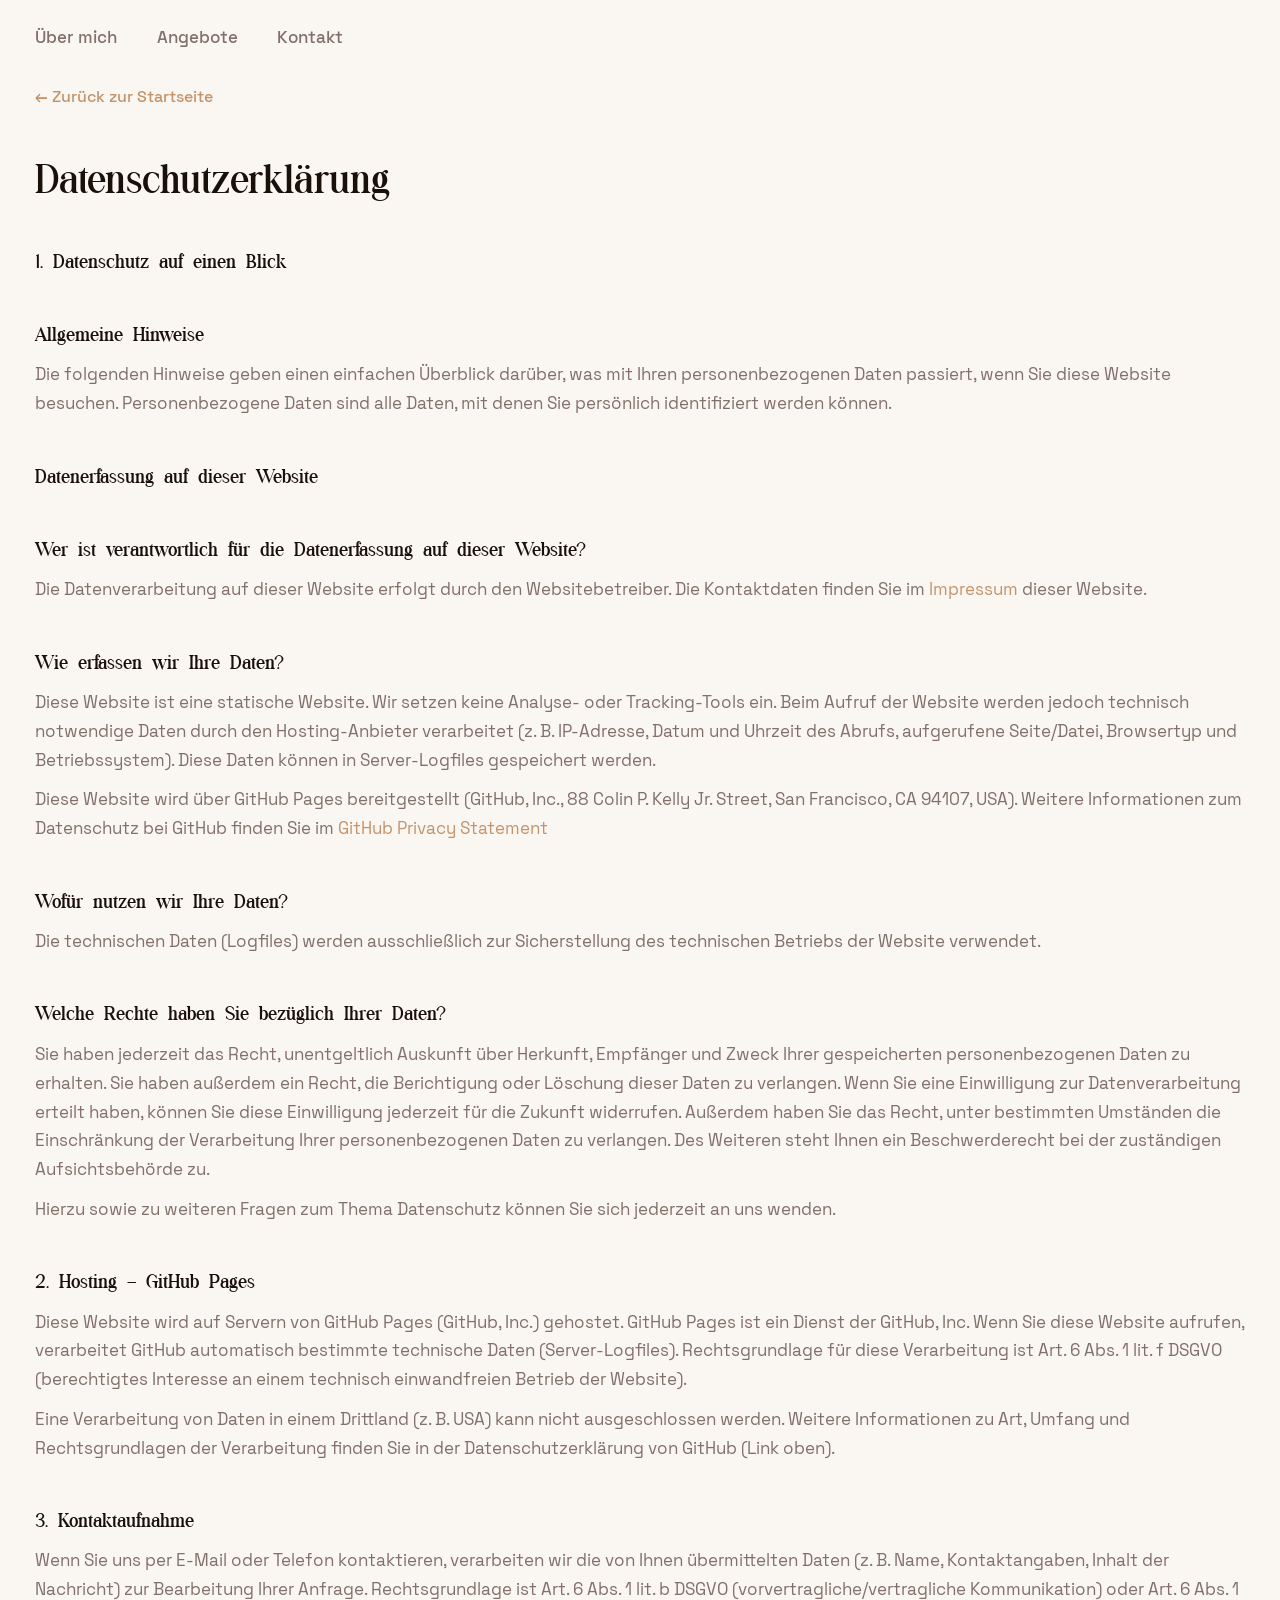
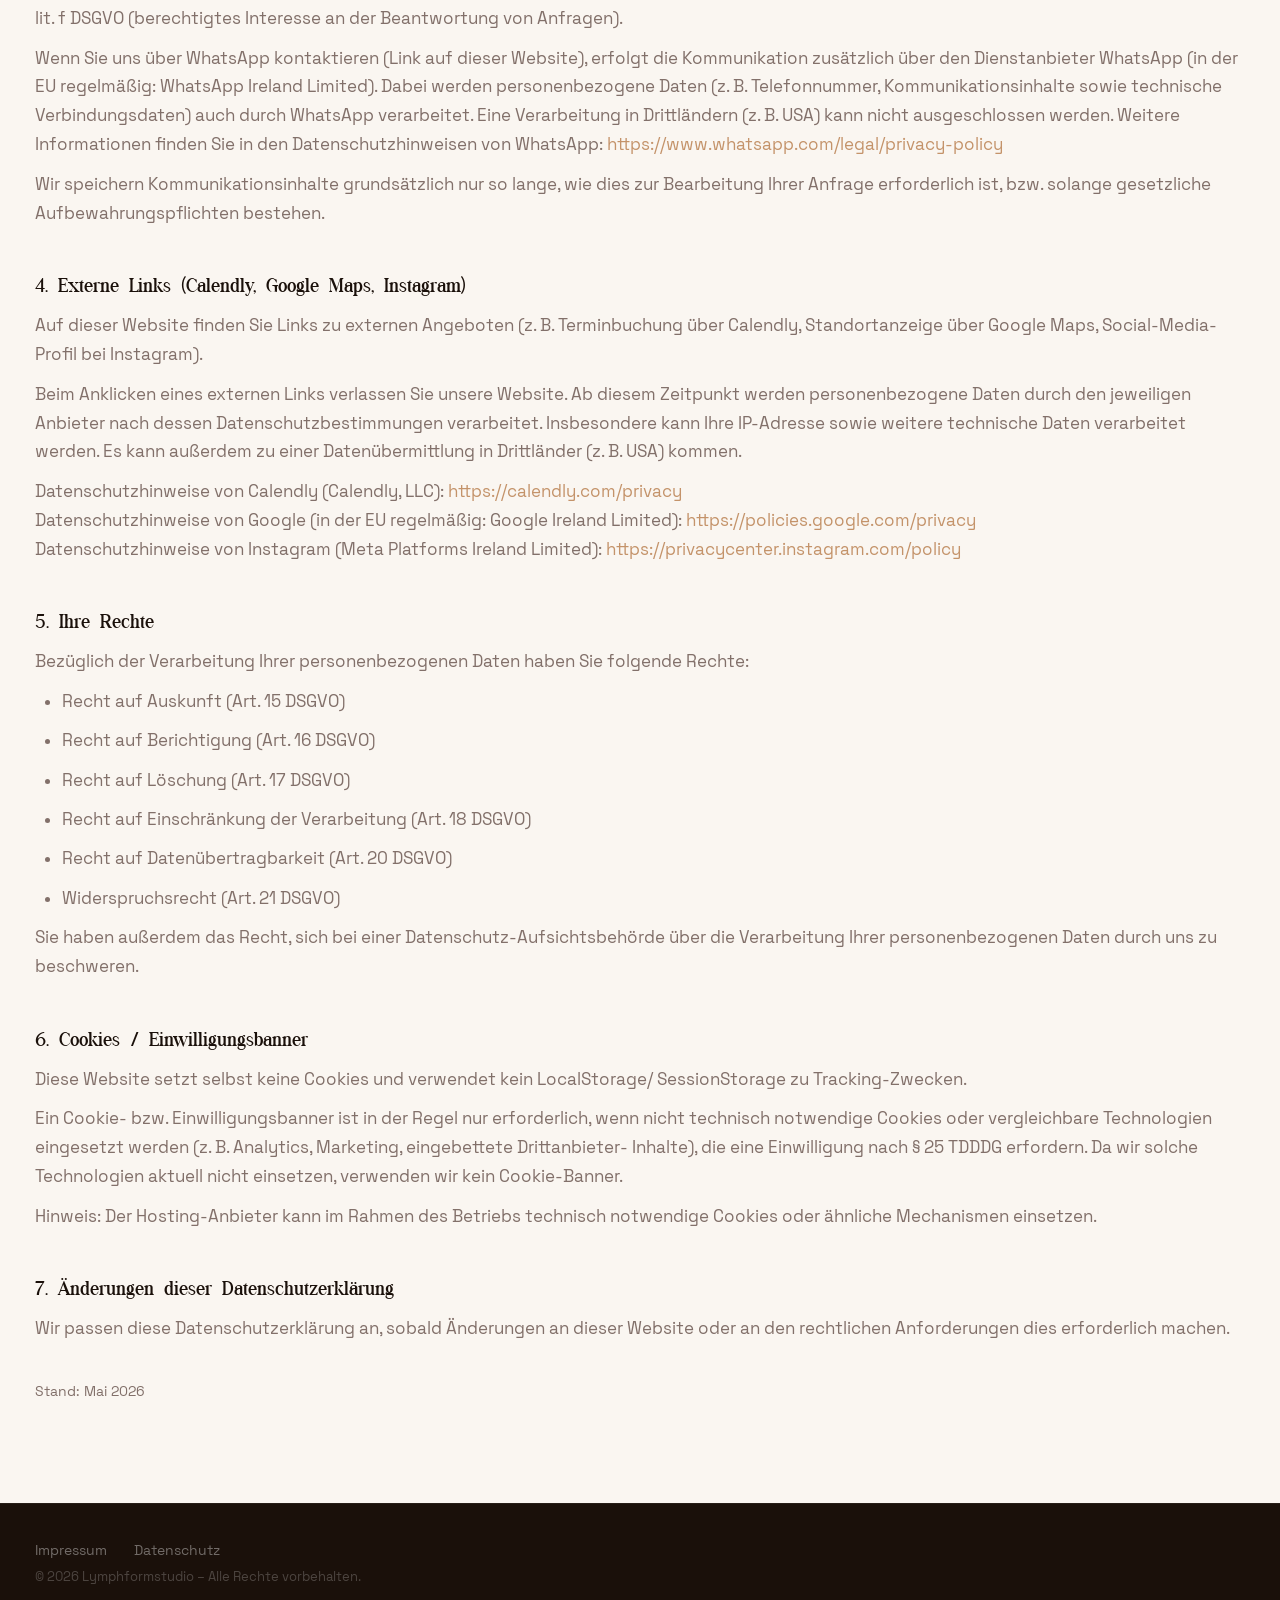
==== commit 8a57b3d4: "switch to calendly" ====
--- a/datenschutz.html
+++ b/datenschutz.html
@@ -137,10 +137,10 @@
         Aufbewahrungspflichten bestehen.
       </p>
 
-      <h2>4. Externe Links (Google Kalender, Google Maps, Instagram)</h2>
+      <h2>4. Externe Links (Calendly, Google Maps, Instagram)</h2>
       <p>
         Auf dieser Website finden Sie Links zu externen Angeboten (z. B.
-        Terminbuchung über Google Kalender, Standortanzeige über Google Maps,
+        Terminbuchung über Calendly, Standortanzeige über Google Maps,
         Social-Media-Profil bei Instagram).
       </p>
       <p>
@@ -151,6 +151,11 @@
         Datenübermittlung in Drittländer (z. B. USA) kommen.
       </p>
       <p>
+        Datenschutzhinweise von Calendly (Calendly, LLC):
+        <a href="https://calendly.com/privacy" target="_blank" rel="noopener noreferrer">
+          https://calendly.com/privacy
+        </a>
+        <br />
         Datenschutzhinweise von Google (in der EU regelmäßig: Google Ireland Limited):
         <a href="https://policies.google.com/privacy" target="_blank" rel="noopener noreferrer">
           https://policies.google.com/privacy
@@ -204,7 +209,7 @@
       </p>
 
       <p style="margin-top: 2rem; font-size: .8125rem; color: var(--muted);">
-        Stand: Februar 2026
+        Stand: Mai 2026
       </p>
 
     </div>
--- a/assets/css/style.css
+++ b/assets/css/style.css
@@ -666,6 +666,15 @@
   transition: color var(--dur) var(--ease);
 }
 .footer-nav a:hover { color: rgba(255,255,255,.75); }
+.footer-credit {
+  font-size: .75rem;
+  color: rgba(255,255,255,.28);
+}
+.footer-credit a {
+  color: rgba(255,255,255,.45);
+  transition: color var(--dur) var(--ease);
+}
+.footer-credit a:hover { color: rgba(255,255,255,.75); }
 .footer-copy {
   font-size: .75rem;
   color: rgba(255,255,255,.22);
